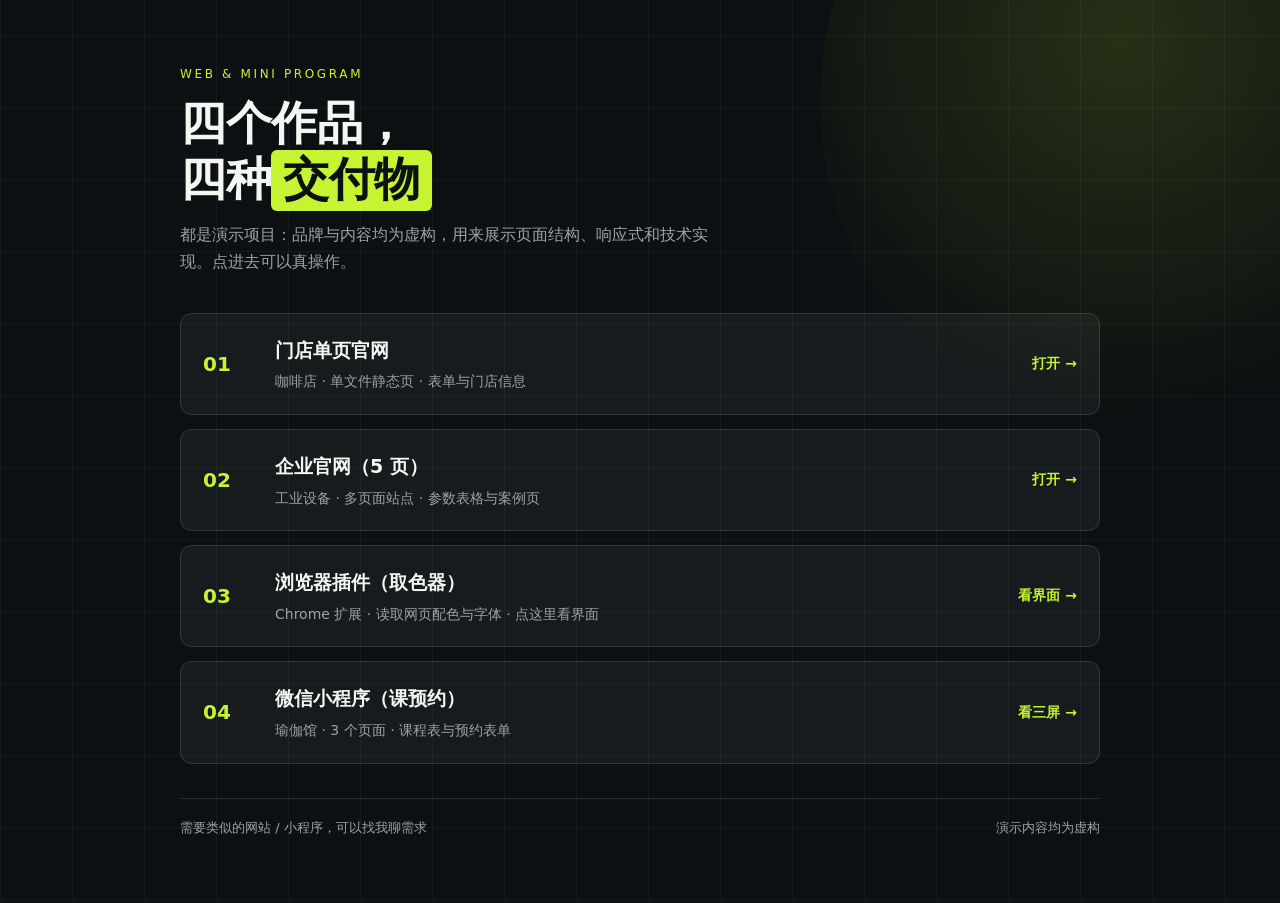
==== index.html @ ff6497b2 "chore: 预览图改英文名" ====
<!doctype html>
<html lang="zh-CN">
<head>
<meta charset="utf-8">
<meta name="viewport" content="width=device-width, initial-scale=1">
<title>魏 · 网站与小程序作品集</title>
<meta name="description" content="四个演示作品：门店单页、企业官网、浏览器插件、微信小程序。">
<style>
:root{
  --bg:#0D1012; --panel:#171B1E; --ink:#F4F7F1; --dim:#9AA3A8; --line:rgba(255,255,255,.12);
  --neon:#C6F432; --font:"Microsoft YaHei","PingFang SC",system-ui,sans-serif;
}
*{margin:0;padding:0;box-sizing:border-box}
html,body{overflow-x:clip}
body{background:var(--bg);color:var(--ink);font-family:var(--font);line-height:1.7;-webkit-font-smoothing:antialiased}
a{color:inherit}
.wrap{max-width:1000px;margin:0 auto;padding:clamp(28px,5vw,64px) clamp(18px,5vw,40px)}
.grid-bg{position:fixed;inset:0;pointer-events:none;
  background-image:repeating-linear-gradient(0deg,rgba(255,255,255,.04) 0 1px,transparent 1px 72px),
                   repeating-linear-gradient(90deg,rgba(255,255,255,.04) 0 1px,transparent 1px 72px)}
.glow{position:fixed;right:-260px;top:-260px;width:720px;height:720px;border-radius:50%;pointer-events:none;
  background:radial-gradient(circle at 42% 42%,rgba(198,244,50,.14),transparent 64%)}
.eyebrow{font-size:12px;letter-spacing:.22em;color:var(--neon);text-transform:uppercase}
h1{font-size:clamp(28px,5vw,46px);line-height:1.2;font-weight:900;letter-spacing:-.01em;margin:12px 0 14px;overflow-wrap:anywhere}
h1 .hl{background:var(--neon);color:#0D1012;padding:2px 12px 5px;border-radius:6px}
.lede{color:var(--dim);font-size:16px;max-width:52ch}
.list{display:grid;gap:14px;margin:38px 0 10px}
.item{display:grid;grid-template-columns:56px minmax(0,1fr) auto;gap:16px;align-items:center;
  background:var(--panel);border:1px solid var(--line);border-radius:12px;padding:20px 22px;text-decoration:none;transition:.18s}
.item:hover{border-color:var(--neon);transform:translateY(-2px)}
.item .n{font-size:20px;font-weight:900;color:var(--neon)}
.item h2{font-size:19px;font-weight:800;margin-bottom:4px}
.item p{font-size:14px;color:var(--dim)}
.item .go{font-size:14px;font-weight:700;color:var(--neon);white-space:nowrap}
.foot{margin-top:34px;padding-top:18px;border-top:1px solid var(--line);color:var(--dim);font-size:13px;
  display:flex;justify-content:space-between;gap:12px;flex-wrap:wrap}
@media (max-width:640px){
  .item{grid-template-columns:minmax(0,1fr);gap:8px}
  .item .n{font-size:14px;letter-spacing:.16em}
  .item .go{justify-self:start}
}
</style>
</head>
<body>
<div class="grid-bg"></div><div class="glow"></div>
<div class="wrap">
  <p class="eyebrow">Web &amp; Mini Program</p>
  <h1>四个作品，<br>四种<span class="hl">交付物</span></h1>
  <p class="lede">都是演示项目：品牌与内容均为虚构，用来展示页面结构、响应式和技术实现。点进去可以真操作。</p>

  <div class="list">
    <a class="item" href="01-cafe/">
      <div class="n">01</div>
      <div><h2>门店单页官网</h2><p>咖啡店 · 单文件静态页 · 表单与门店信息</p></div>
      <div class="go">打开 →</div>
    </a>
    <a class="item" href="02-corp/">
      <div class="n">02</div>
      <div><h2>企业官网（5 页）</h2><p>工业设备 · 多页面站点 · 参数表格与案例页</p></div>
      <div class="go">打开 →</div>
    </a>
    <a class="item" href="03-plugin/preview.png">
      <div class="n">03</div>
      <div><h2>浏览器插件（取色器）</h2><p>Chrome 扩展 · 读取网页配色与字体 · 点这里看界面</p></div>
      <div class="go">看界面 →</div>
    </a>
    <a class="item" href="04-miniprogram/preview.png">
      <div class="n">04</div>
      <div><h2>微信小程序（课预约）</h2><p>瑜伽馆 · 3 个页面 · 课程表与预约表单</p></div>
      <div class="go">看三屏 →</div>
    </a>
  </div>

  <div class="foot">
    <span>需要类似的网站 / 小程序，可以找我聊需求</span>
    <span>演示内容均为虚构</span>
  </div>
</div>
</body>
</html>
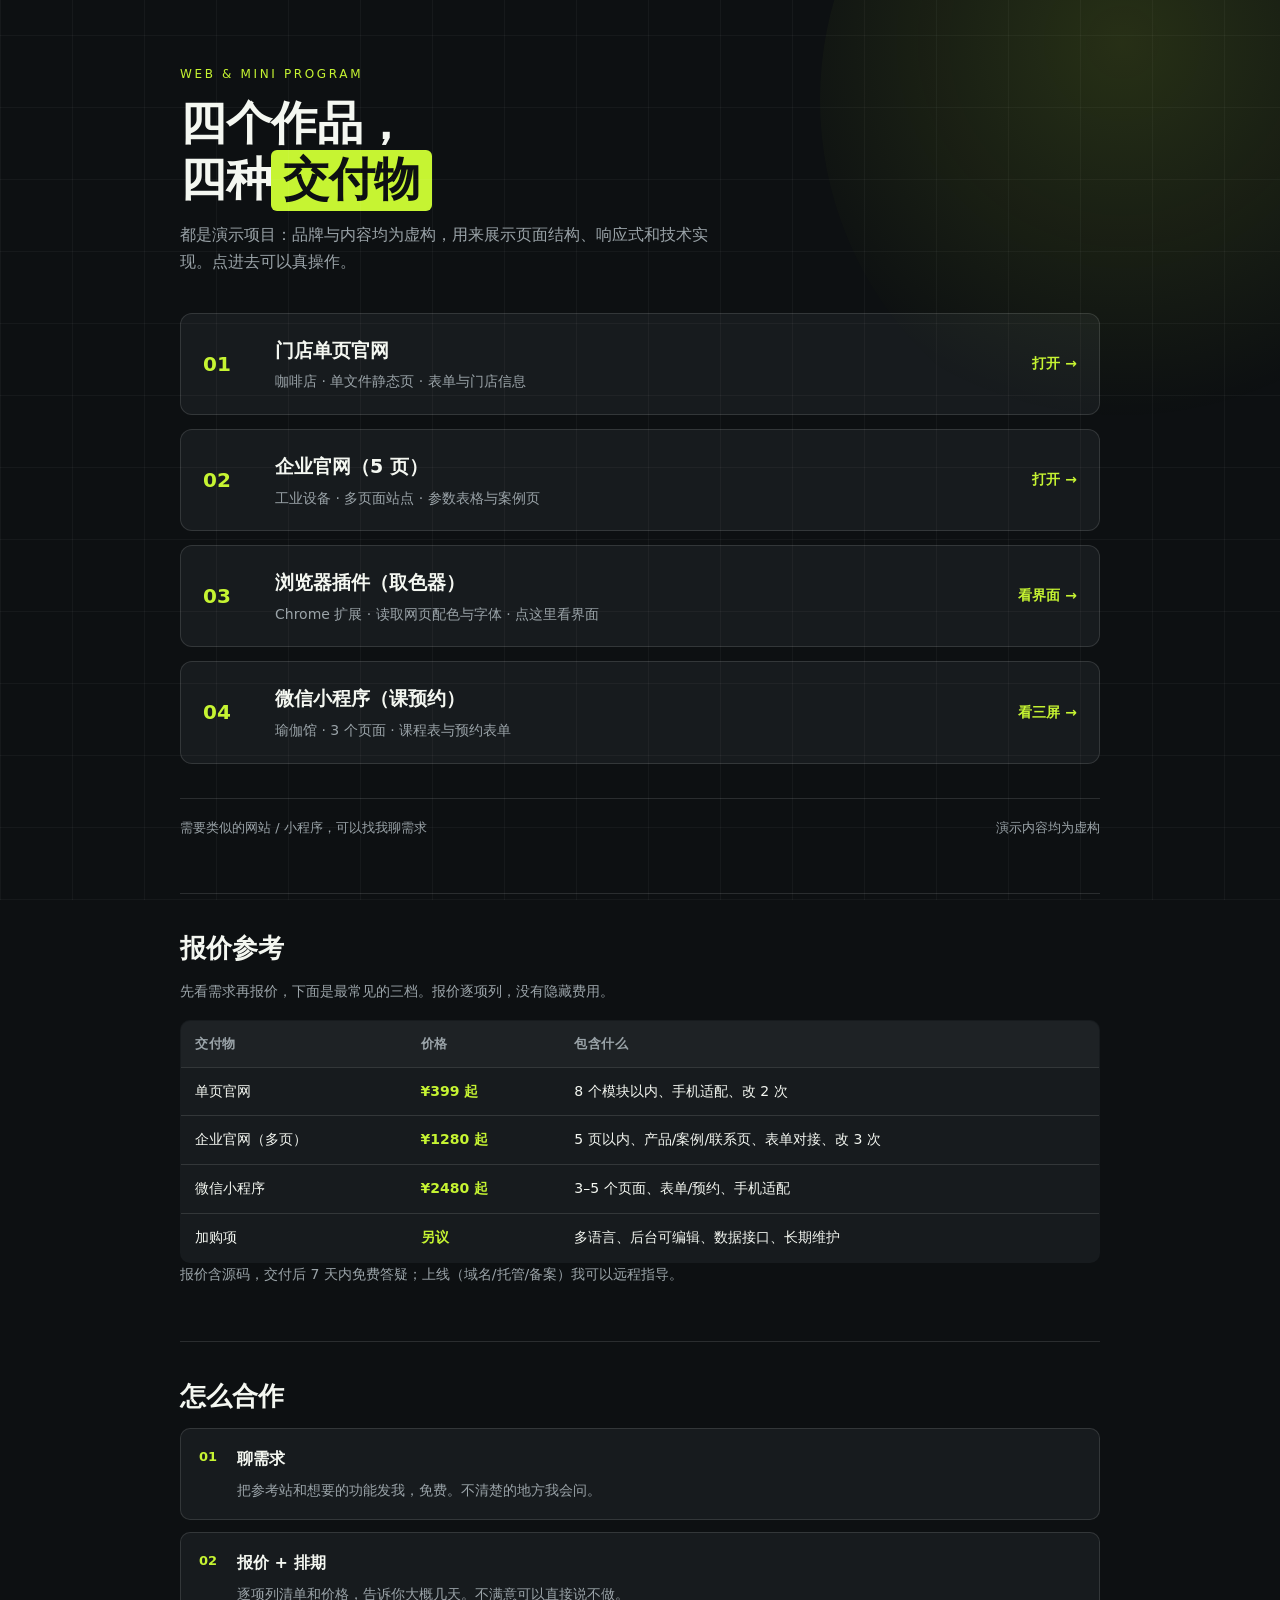
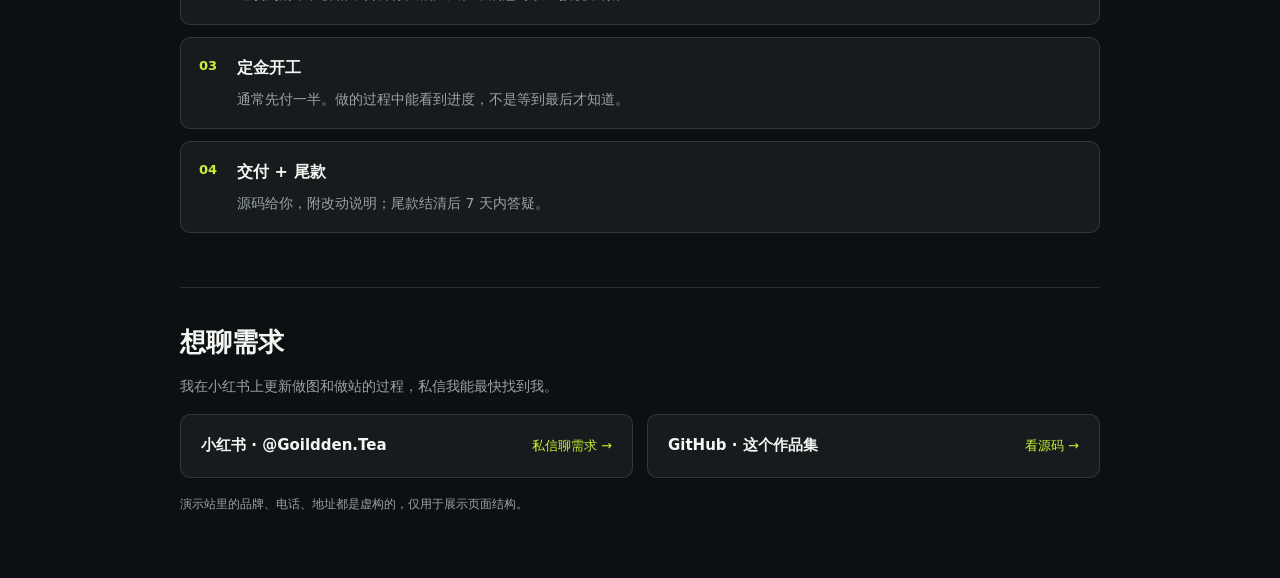
==== commit 79088eea: "浣滃搧闆嗭細4 涓紨绀洪」鐩紙闂ㄥ簵鍗曢〉 / 浼佷笟瀹樼綉 / 娴忚鍣ㄦ彃浠?/ 寰俊灏忕▼搴忥級" ====
--- a/index.html
+++ b/index.html
@@ -34,10 +34,33 @@
 .item .go{font-size:14px;font-weight:700;color:var(--neon);white-space:nowrap}
 .foot{margin-top:34px;padding-top:18px;border-top:1px solid var(--line);color:var(--dim);font-size:13px;
   display:flex;justify-content:space-between;gap:12px;flex-wrap:wrap}
+.block{margin-top:54px;padding-top:32px;border-top:1px solid var(--line)}
+.h2{font-size:clamp(20px,3vw,26px);font-weight:800;margin-bottom:10px}
+.note{color:var(--dim);font-size:14px;margin-bottom:16px}
+.note.small{font-size:12px;margin:16px 0 0}
+.price{width:100%;border-collapse:collapse;font-size:14px;background:var(--panel);border:1px solid var(--line);border-radius:10px;overflow:hidden}
+.price th,.price td{padding:12px 14px;text-align:left;border-bottom:1px solid var(--line)}
+.price th{color:var(--dim);font-weight:700;font-size:13px;letter-spacing:.04em;background:rgba(255,255,255,.03)}
+.price tr:last-child td{border-bottom:0}
+.price .p{color:var(--neon);font-weight:800;white-space:nowrap}
+.steps{list-style:none;counter-reset:s;display:grid;gap:12px}
+.steps li{counter-increment:s;background:var(--panel);border:1px solid var(--line);border-radius:10px;
+  padding:16px 18px 16px 56px;position:relative}
+.steps li::before{content:"0" counter(s);position:absolute;left:18px;top:17px;color:var(--neon);font-weight:800;font-size:13px}
+.steps b{display:block;font-size:16px;margin-bottom:4px}
+.steps span{color:var(--dim);font-size:14px;line-height:1.6}
+.links{display:grid;grid-template-columns:repeat(2,minmax(0,1fr));gap:14px}
+.lk{display:flex;justify-content:space-between;align-items:center;gap:12px;background:var(--panel);
+  border:1px solid var(--line);border-radius:10px;padding:18px 20px;text-decoration:none;transition:.18s}
+.lk:hover{border-color:var(--neon);transform:translateY(-2px)}
+.lk b{font-size:15px}
+.lk span{color:var(--neon);font-size:13px;white-space:nowrap}
 @media (max-width:640px){
   .item{grid-template-columns:minmax(0,1fr);gap:8px}
   .item .n{font-size:14px;letter-spacing:.16em}
   .item .go{justify-self:start}
+  .links{grid-template-columns:minmax(0,1fr)}
+  .price th:nth-child(3),.price td:nth-child(3){display:none}
 }
 </style>
 </head>
@@ -75,6 +98,43 @@
     <span>需要类似的网站 / 小程序，可以找我聊需求</span>
     <span>演示内容均为虚构</span>
   </div>
+
+  <section class="block">
+    <h2 class="h2">报价参考</h2>
+    <p class="note">先看需求再报价，下面是最常见的三档。报价逐项列，没有隐藏费用。</p>
+    <table class="price">
+      <thead><tr><th>交付物</th><th>价格</th><th>包含什么</th></tr></thead>
+      <tbody>
+        <tr><td>单页官网</td><td class="p">¥399 起</td><td>8 个模块以内、手机适配、改 2 次</td></tr>
+        <tr><td>企业官网（多页）</td><td class="p">¥1280 起</td><td>5 页以内、产品/案例/联系页、表单对接、改 3 次</td></tr>
+        <tr><td>微信小程序</td><td class="p">¥2480 起</td><td>3–5 个页面、表单/预约、手机适配</td></tr>
+        <tr><td>加购项</td><td class="p">另议</td><td>多语言、后台可编辑、数据接口、长期维护</td></tr>
+      </tbody>
+    </table>
+    <p class="note">报价含源码，交付后 7 天内免费答疑；上线（域名/托管/备案）我可以远程指导。</p>
+  </section>
+
+  <section class="block">
+    <h2 class="h2">怎么合作</h2>
+    <ol class="steps">
+      <li><b>聊需求</b><span>把参考站和想要的功能发我，免费。不清楚的地方我会问。</span></li>
+      <li><b>报价 + 排期</b><span>逐项列清单和价格，告诉你大概几天。不满意可以直接说不做。</span></li>
+      <li><b>定金开工</b><span>通常先付一半。做的过程中能看到进度，不是等到最后才知道。</span></li>
+      <li><b>交付 + 尾款</b><span>源码给你，附改动说明；尾款结清后 7 天内答疑。</span></li>
+    </ol>
+  </section>
+
+  <section class="block contact">
+    <h2 class="h2">想聊需求</h2>
+    <p class="note">我在小红书上更新做图和做站的过程，私信我能最快找到我。</p>
+    <div class="links">
+      <a class="lk" href="https://www.xiaohongshu.com/user/profile/6476e8b30000000010036e85" target="_blank" rel="noopener">
+        <b>小红书 · @Goildden.Tea</b><span>私信聊需求 →</span></a>
+      <a class="lk" href="https://github.com/LiCode-2042/web-portfolio" target="_blank" rel="noopener">
+        <b>GitHub · 这个作品集</b><span>看源码 →</span></a>
+    </div>
+    <p class="note small">演示站里的品牌、电话、地址都是虚构的，仅用于展示页面结构。</p>
+  </section>
 </div>
 </body>
 </html>
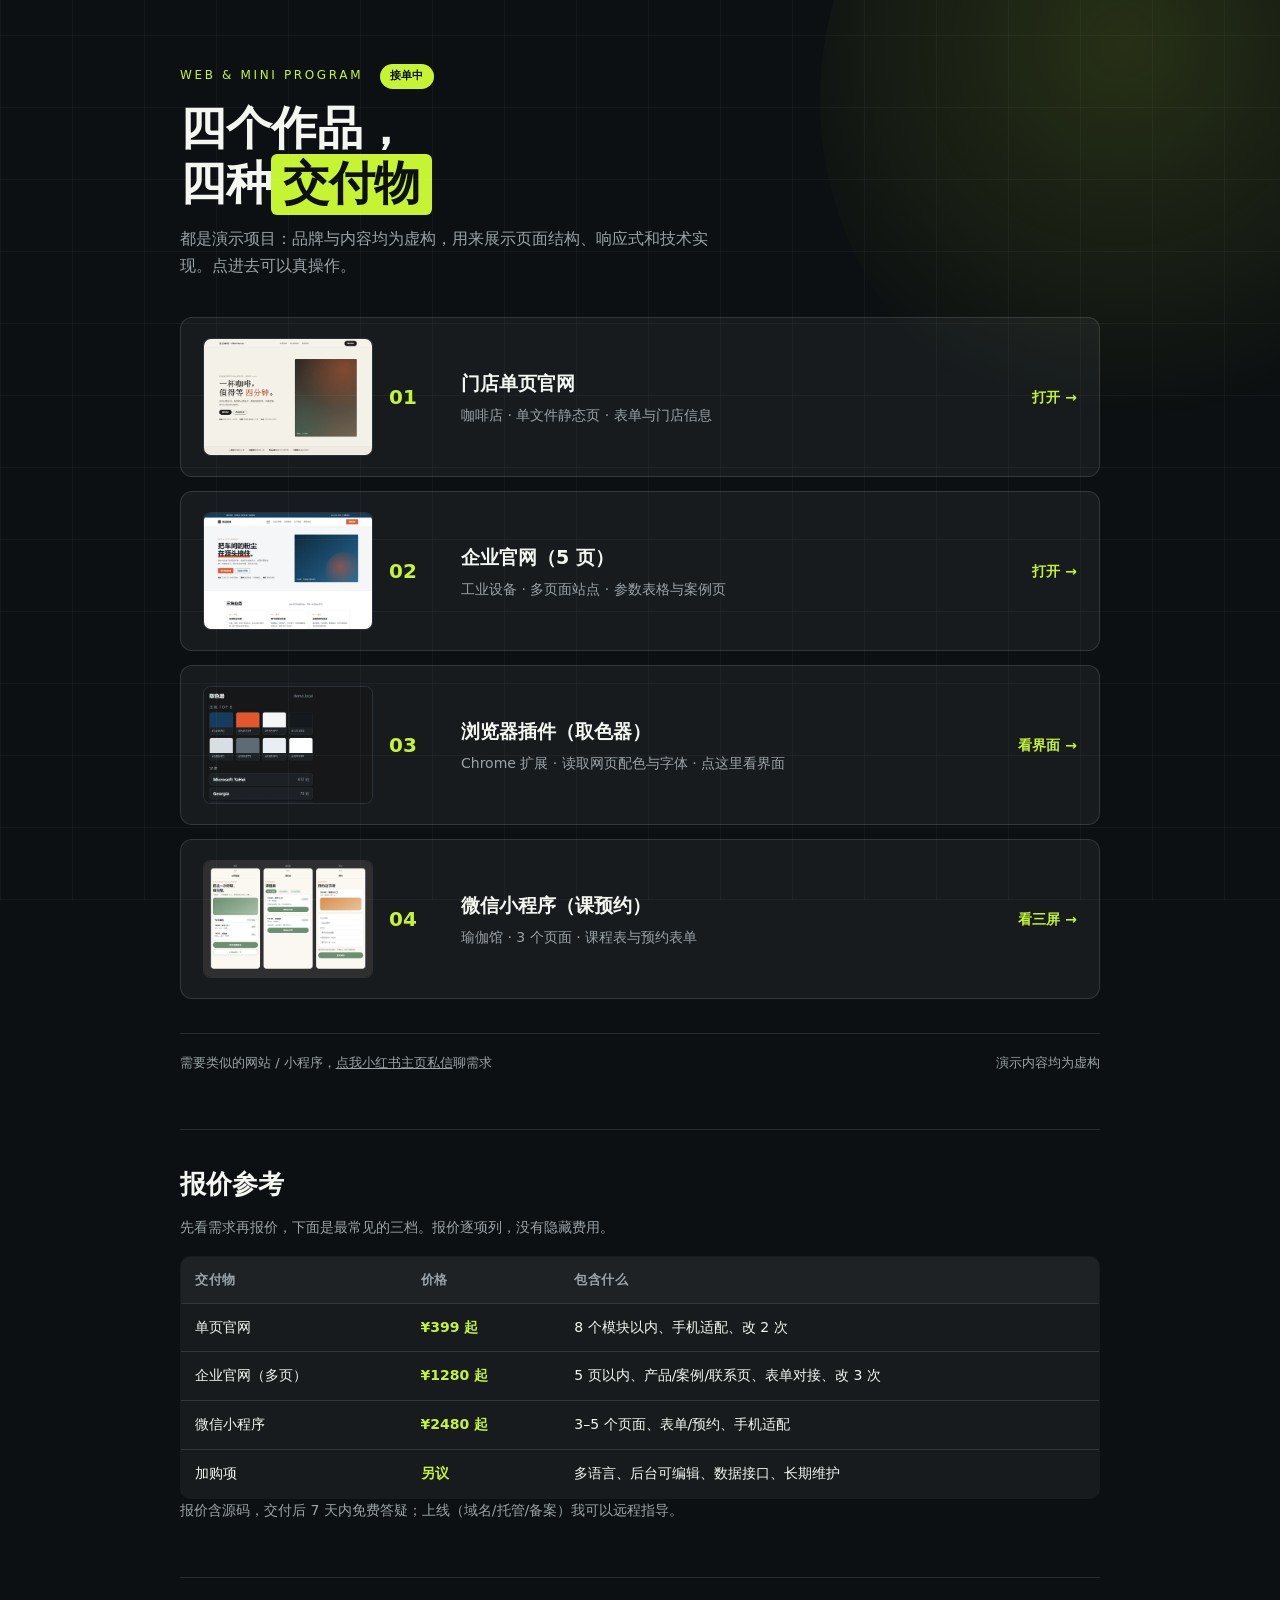
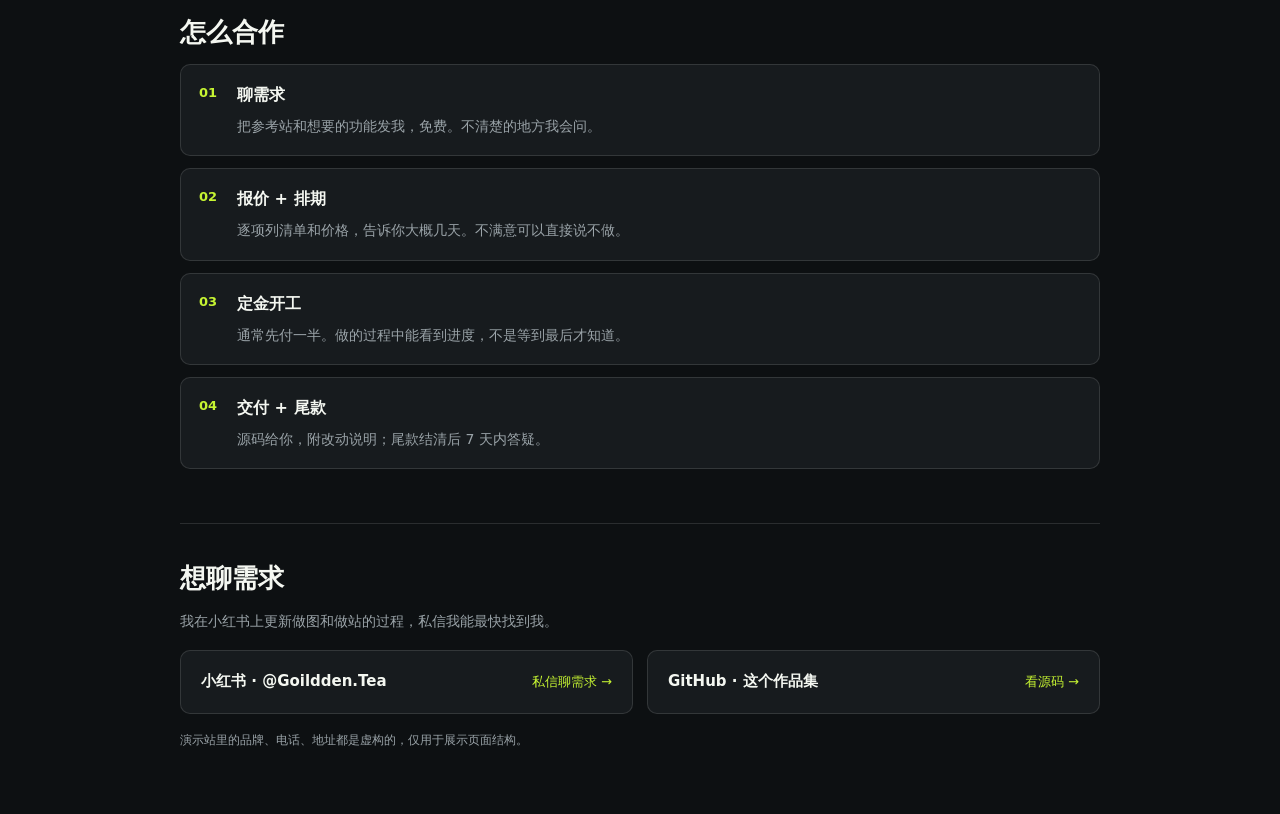
==== commit 8debbf0f: "首页：四个作品加缩略图 + 接单中标识 + 私信入口；预览页补 viewport" ====
--- a/index.html
+++ b/index.html
@@ -1,140 +1,149 @@
-<!doctype html>
-<html lang="zh-CN">
-<head>
-<meta charset="utf-8">
-<meta name="viewport" content="width=device-width, initial-scale=1">
-<title>魏 · 网站与小程序作品集</title>
-<meta name="description" content="四个演示作品：门店单页、企业官网、浏览器插件、微信小程序。">
-<style>
-:root{
-  --bg:#0D1012; --panel:#171B1E; --ink:#F4F7F1; --dim:#9AA3A8; --line:rgba(255,255,255,.12);
-  --neon:#C6F432; --font:"Microsoft YaHei","PingFang SC",system-ui,sans-serif;
-}
-*{margin:0;padding:0;box-sizing:border-box}
-html,body{overflow-x:clip}
-body{background:var(--bg);color:var(--ink);font-family:var(--font);line-height:1.7;-webkit-font-smoothing:antialiased}
-a{color:inherit}
-.wrap{max-width:1000px;margin:0 auto;padding:clamp(28px,5vw,64px) clamp(18px,5vw,40px)}
-.grid-bg{position:fixed;inset:0;pointer-events:none;
-  background-image:repeating-linear-gradient(0deg,rgba(255,255,255,.04) 0 1px,transparent 1px 72px),
-                   repeating-linear-gradient(90deg,rgba(255,255,255,.04) 0 1px,transparent 1px 72px)}
-.glow{position:fixed;right:-260px;top:-260px;width:720px;height:720px;border-radius:50%;pointer-events:none;
-  background:radial-gradient(circle at 42% 42%,rgba(198,244,50,.14),transparent 64%)}
+<!doctype html>
+<html lang="zh-CN">
+<head>
+<meta charset="utf-8">
+<meta name="viewport" content="width=device-width, initial-scale=1">
+<title>魏 · 网站与小程序作品集</title>
+<meta name="description" content="四个演示作品：门店单页、企业官网、浏览器插件、微信小程序。">
+<style>
+:root{
+  --bg:#0D1012; --panel:#171B1E; --ink:#F4F7F1; --dim:#9AA3A8; --line:rgba(255,255,255,.12);
+  --neon:#C6F432; --font:"Microsoft YaHei","PingFang SC",system-ui,sans-serif;
+}
+*{margin:0;padding:0;box-sizing:border-box}
+html,body{overflow-x:clip}
+body{background:var(--bg);color:var(--ink);font-family:var(--font);line-height:1.7;-webkit-font-smoothing:antialiased}
+a{color:inherit}
+.wrap{max-width:1000px;margin:0 auto;padding:clamp(28px,5vw,64px) clamp(18px,5vw,40px)}
+.grid-bg{position:fixed;inset:0;pointer-events:none;
+  background-image:repeating-linear-gradient(0deg,rgba(255,255,255,.04) 0 1px,transparent 1px 72px),
+                   repeating-linear-gradient(90deg,rgba(255,255,255,.04) 0 1px,transparent 1px 72px)}
+.glow{position:fixed;right:-260px;top:-260px;width:720px;height:720px;border-radius:50%;pointer-events:none;
+  background:radial-gradient(circle at 42% 42%,rgba(198,244,50,.14),transparent 64%)}
 .eyebrow{font-size:12px;letter-spacing:.22em;color:var(--neon);text-transform:uppercase}
-h1{font-size:clamp(28px,5vw,46px);line-height:1.2;font-weight:900;letter-spacing:-.01em;margin:12px 0 14px;overflow-wrap:anywhere}
-h1 .hl{background:var(--neon);color:#0D1012;padding:2px 12px 5px;border-radius:6px}
-.lede{color:var(--dim);font-size:16px;max-width:52ch}
-.list{display:grid;gap:14px;margin:38px 0 10px}
-.item{display:grid;grid-template-columns:56px minmax(0,1fr) auto;gap:16px;align-items:center;
+.badge{display:inline-block;margin-left:10px;padding:3px 10px;border-radius:999px;
+  background:var(--neon);color:#0b0f16;font-size:11px;font-weight:700;letter-spacing:.04em}
+h1{font-size:clamp(28px,5vw,46px);line-height:1.2;font-weight:900;letter-spacing:-.01em;margin:12px 0 14px;overflow-wrap:anywhere}
+h1 .hl{background:var(--neon);color:#0D1012;padding:2px 12px 5px;border-radius:6px}
+.lede{color:var(--dim);font-size:16px;max-width:52ch}
+.list{display:grid;gap:14px;margin:38px 0 10px}
+.item{display:grid;grid-template-columns:170px 56px minmax(0,1fr) auto;gap:16px;align-items:center;
   background:var(--panel);border:1px solid var(--line);border-radius:12px;padding:20px 22px;text-decoration:none;transition:.18s}
-.item:hover{border-color:var(--neon);transform:translateY(-2px)}
-.item .n{font-size:20px;font-weight:900;color:var(--neon)}
-.item h2{font-size:19px;font-weight:800;margin-bottom:4px}
-.item p{font-size:14px;color:var(--dim)}
-.item .go{font-size:14px;font-weight:700;color:var(--neon);white-space:nowrap}
-.foot{margin-top:34px;padding-top:18px;border-top:1px solid var(--line);color:var(--dim);font-size:13px;
-  display:flex;justify-content:space-between;gap:12px;flex-wrap:wrap}
-.block{margin-top:54px;padding-top:32px;border-top:1px solid var(--line)}
-.h2{font-size:clamp(20px,3vw,26px);font-weight:800;margin-bottom:10px}
-.note{color:var(--dim);font-size:14px;margin-bottom:16px}
-.note.small{font-size:12px;margin:16px 0 0}
-.price{width:100%;border-collapse:collapse;font-size:14px;background:var(--panel);border:1px solid var(--line);border-radius:10px;overflow:hidden}
-.price th,.price td{padding:12px 14px;text-align:left;border-bottom:1px solid var(--line)}
-.price th{color:var(--dim);font-weight:700;font-size:13px;letter-spacing:.04em;background:rgba(255,255,255,.03)}
-.price tr:last-child td{border-bottom:0}
-.price .p{color:var(--neon);font-weight:800;white-space:nowrap}
-.steps{list-style:none;counter-reset:s;display:grid;gap:12px}
-.steps li{counter-increment:s;background:var(--panel);border:1px solid var(--line);border-radius:10px;
-  padding:16px 18px 16px 56px;position:relative}
-.steps li::before{content:"0" counter(s);position:absolute;left:18px;top:17px;color:var(--neon);font-weight:800;font-size:13px}
-.steps b{display:block;font-size:16px;margin-bottom:4px}
-.steps span{color:var(--dim);font-size:14px;line-height:1.6}
-.links{display:grid;grid-template-columns:repeat(2,minmax(0,1fr));gap:14px}
-.lk{display:flex;justify-content:space-between;align-items:center;gap:12px;background:var(--panel);
-  border:1px solid var(--line);border-radius:10px;padding:18px 20px;text-decoration:none;transition:.18s}
-.lk:hover{border-color:var(--neon);transform:translateY(-2px)}
-.lk b{font-size:15px}
-.lk span{color:var(--neon);font-size:13px;white-space:nowrap}
-@media (max-width:640px){
+.item .thumb{width:170px;height:118px;border-radius:8px;overflow:hidden;background:#0e1420;border:1px solid var(--line)}
+.item .thumb img{width:100%;height:100%;object-fit:cover;object-position:top center;display:block}
+.item:hover{border-color:var(--neon);transform:translateY(-2px)}
+.item .n{font-size:20px;font-weight:900;color:var(--neon)}
+.item h2{font-size:19px;font-weight:800;margin-bottom:4px}
+.item p{font-size:14px;color:var(--dim)}
+.item .go{font-size:14px;font-weight:700;color:var(--neon);white-space:nowrap}
+.foot{margin-top:34px;padding-top:18px;border-top:1px solid var(--line);color:var(--dim);font-size:13px;
+  display:flex;justify-content:space-between;gap:12px;flex-wrap:wrap}
+.block{margin-top:54px;padding-top:32px;border-top:1px solid var(--line)}
+.h2{font-size:clamp(20px,3vw,26px);font-weight:800;margin-bottom:10px}
+.note{color:var(--dim);font-size:14px;margin-bottom:16px}
+.note.small{font-size:12px;margin:16px 0 0}
+.price{width:100%;border-collapse:collapse;font-size:14px;background:var(--panel);border:1px solid var(--line);border-radius:10px;overflow:hidden}
+.price th,.price td{padding:12px 14px;text-align:left;border-bottom:1px solid var(--line)}
+.price th{color:var(--dim);font-weight:700;font-size:13px;letter-spacing:.04em;background:rgba(255,255,255,.03)}
+.price tr:last-child td{border-bottom:0}
+.price .p{color:var(--neon);font-weight:800;white-space:nowrap}
+.steps{list-style:none;counter-reset:s;display:grid;gap:12px}
+.steps li{counter-increment:s;background:var(--panel);border:1px solid var(--line);border-radius:10px;
+  padding:16px 18px 16px 56px;position:relative}
+.steps li::before{content:"0" counter(s);position:absolute;left:18px;top:17px;color:var(--neon);font-weight:800;font-size:13px}
+.steps b{display:block;font-size:16px;margin-bottom:4px}
+.steps span{color:var(--dim);font-size:14px;line-height:1.6}
+.links{display:grid;grid-template-columns:repeat(2,minmax(0,1fr));gap:14px}
+.lk{display:flex;justify-content:space-between;align-items:center;gap:12px;background:var(--panel);
+  border:1px solid var(--line);border-radius:10px;padding:18px 20px;text-decoration:none;transition:.18s}
+.lk:hover{border-color:var(--neon);transform:translateY(-2px)}
+.lk b{font-size:15px}
+.lk span{color:var(--neon);font-size:13px;white-space:nowrap}
+@media (max-width:640px){
   .item{grid-template-columns:minmax(0,1fr);gap:8px}
-  .item .n{font-size:14px;letter-spacing:.16em}
-  .item .go{justify-self:start}
-  .links{grid-template-columns:minmax(0,1fr)}
-  .price th:nth-child(3),.price td:nth-child(3){display:none}
-}
-</style>
-</head>
-<body>
-<div class="grid-bg"></div><div class="glow"></div>
-<div class="wrap">
-  <p class="eyebrow">Web &amp; Mini Program</p>
-  <h1>四个作品，<br>四种<span class="hl">交付物</span></h1>
-  <p class="lede">都是演示项目：品牌与内容均为虚构，用来展示页面结构、响应式和技术实现。点进去可以真操作。</p>
-
-  <div class="list">
+  .item .thumb{width:100%;height:170px}
+  .item .n{font-size:14px;letter-spacing:.16em}
+  .item .go{justify-self:start}
+  .links{grid-template-columns:minmax(0,1fr)}
+  .price th:nth-child(3),.price td:nth-child(3){display:none}
+}
+</style>
+</head>
+<body>
+<div class="grid-bg"></div><div class="glow"></div>
+<div class="wrap">
+  <p class="eyebrow">Web &amp; Mini Program <span class="badge">接单中</span></p>
+  <h1>四个作品，<br>四种<span class="hl">交付物</span></h1>
+  <p class="lede">都是演示项目：品牌与内容均为虚构，用来展示页面结构、响应式和技术实现。点进去可以真操作。</p>
+
+  <div class="list">
     <a class="item" href="01-cafe/">
+      <div class="thumb"><img src="assets/thumbs/01-cafe.webp" alt="门店单页官网预览" loading="lazy"></div>
       <div class="n">01</div>
-      <div><h2>门店单页官网</h2><p>咖啡店 · 单文件静态页 · 表单与门店信息</p></div>
-      <div class="go">打开 →</div>
-    </a>
+      <div><h2>门店单页官网</h2><p>咖啡店 · 单文件静态页 · 表单与门店信息</p></div>
+      <div class="go">打开 →</div>
+    </a>
     <a class="item" href="02-corp/">
+      <div class="thumb"><img src="assets/thumbs/02-corp.webp" alt="企业官网预览" loading="lazy"></div>
       <div class="n">02</div>
-      <div><h2>企业官网（5 页）</h2><p>工业设备 · 多页面站点 · 参数表格与案例页</p></div>
-      <div class="go">打开 →</div>
-    </a>
+      <div><h2>企业官网（5 页）</h2><p>工业设备 · 多页面站点 · 参数表格与案例页</p></div>
+      <div class="go">打开 →</div>
+    </a>
     <a class="item" href="03-plugin/preview.png">
+      <div class="thumb"><img src="assets/thumbs/03-plugin.webp" alt="浏览器插件界面" loading="lazy"></div>
       <div class="n">03</div>
-      <div><h2>浏览器插件（取色器）</h2><p>Chrome 扩展 · 读取网页配色与字体 · 点这里看界面</p></div>
-      <div class="go">看界面 →</div>
-    </a>
+      <div><h2>浏览器插件（取色器）</h2><p>Chrome 扩展 · 读取网页配色与字体 · 点这里看界面</p></div>
+      <div class="go">看界面 →</div>
+    </a>
     <a class="item" href="04-miniprogram/preview.png">
+      <div class="thumb"><img src="assets/thumbs/04-miniprogram.webp" alt="微信小程序三屏" loading="lazy"></div>
       <div class="n">04</div>
-      <div><h2>微信小程序（课预约）</h2><p>瑜伽馆 · 3 个页面 · 课程表与预约表单</p></div>
-      <div class="go">看三屏 →</div>
-    </a>
-  </div>
-
+      <div><h2>微信小程序（课预约）</h2><p>瑜伽馆 · 3 个页面 · 课程表与预约表单</p></div>
+      <div class="go">看三屏 →</div>
+    </a>
+  </div>
+
   <div class="foot">
-    <span>需要类似的网站 / 小程序，可以找我聊需求</span>
+    <span>需要类似的网站 / 小程序，<a href="https://www.xiaohongshu.com/user/profile/6476e8b30000000010036e85" target="_blank" rel="noopener">点我小红书主页私信</a>聊需求</span>
     <span>演示内容均为虚构</span>
   </div>
-
-  <section class="block">
-    <h2 class="h2">报价参考</h2>
-    <p class="note">先看需求再报价，下面是最常见的三档。报价逐项列，没有隐藏费用。</p>
-    <table class="price">
-      <thead><tr><th>交付物</th><th>价格</th><th>包含什么</th></tr></thead>
-      <tbody>
-        <tr><td>单页官网</td><td class="p">¥399 起</td><td>8 个模块以内、手机适配、改 2 次</td></tr>
-        <tr><td>企业官网（多页）</td><td class="p">¥1280 起</td><td>5 页以内、产品/案例/联系页、表单对接、改 3 次</td></tr>
-        <tr><td>微信小程序</td><td class="p">¥2480 起</td><td>3–5 个页面、表单/预约、手机适配</td></tr>
-        <tr><td>加购项</td><td class="p">另议</td><td>多语言、后台可编辑、数据接口、长期维护</td></tr>
-      </tbody>
-    </table>
-    <p class="note">报价含源码，交付后 7 天内免费答疑；上线（域名/托管/备案）我可以远程指导。</p>
-  </section>
-
-  <section class="block">
-    <h2 class="h2">怎么合作</h2>
-    <ol class="steps">
-      <li><b>聊需求</b><span>把参考站和想要的功能发我，免费。不清楚的地方我会问。</span></li>
-      <li><b>报价 + 排期</b><span>逐项列清单和价格，告诉你大概几天。不满意可以直接说不做。</span></li>
-      <li><b>定金开工</b><span>通常先付一半。做的过程中能看到进度，不是等到最后才知道。</span></li>
-      <li><b>交付 + 尾款</b><span>源码给你，附改动说明；尾款结清后 7 天内答疑。</span></li>
-    </ol>
-  </section>
-
-  <section class="block contact">
-    <h2 class="h2">想聊需求</h2>
-    <p class="note">我在小红书上更新做图和做站的过程，私信我能最快找到我。</p>
-    <div class="links">
-      <a class="lk" href="https://www.xiaohongshu.com/user/profile/6476e8b30000000010036e85" target="_blank" rel="noopener">
-        <b>小红书 · @Goildden.Tea</b><span>私信聊需求 →</span></a>
-      <a class="lk" href="https://github.com/LiCode-2042/web-portfolio" target="_blank" rel="noopener">
-        <b>GitHub · 这个作品集</b><span>看源码 →</span></a>
-    </div>
-    <p class="note small">演示站里的品牌、电话、地址都是虚构的，仅用于展示页面结构。</p>
-  </section>
-</div>
-</body>
-</html>
+
+  <section class="block">
+    <h2 class="h2">报价参考</h2>
+    <p class="note">先看需求再报价，下面是最常见的三档。报价逐项列，没有隐藏费用。</p>
+    <table class="price">
+      <thead><tr><th>交付物</th><th>价格</th><th>包含什么</th></tr></thead>
+      <tbody>
+        <tr><td>单页官网</td><td class="p">¥399 起</td><td>8 个模块以内、手机适配、改 2 次</td></tr>
+        <tr><td>企业官网（多页）</td><td class="p">¥1280 起</td><td>5 页以内、产品/案例/联系页、表单对接、改 3 次</td></tr>
+        <tr><td>微信小程序</td><td class="p">¥2480 起</td><td>3–5 个页面、表单/预约、手机适配</td></tr>
+        <tr><td>加购项</td><td class="p">另议</td><td>多语言、后台可编辑、数据接口、长期维护</td></tr>
+      </tbody>
+    </table>
+    <p class="note">报价含源码，交付后 7 天内免费答疑；上线（域名/托管/备案）我可以远程指导。</p>
+  </section>
+
+  <section class="block">
+    <h2 class="h2">怎么合作</h2>
+    <ol class="steps">
+      <li><b>聊需求</b><span>把参考站和想要的功能发我，免费。不清楚的地方我会问。</span></li>
+      <li><b>报价 + 排期</b><span>逐项列清单和价格，告诉你大概几天。不满意可以直接说不做。</span></li>
+      <li><b>定金开工</b><span>通常先付一半。做的过程中能看到进度，不是等到最后才知道。</span></li>
+      <li><b>交付 + 尾款</b><span>源码给你，附改动说明；尾款结清后 7 天内答疑。</span></li>
+    </ol>
+  </section>
+
+  <section class="block contact">
+    <h2 class="h2">想聊需求</h2>
+    <p class="note">我在小红书上更新做图和做站的过程，私信我能最快找到我。</p>
+    <div class="links">
+      <a class="lk" href="https://www.xiaohongshu.com/user/profile/6476e8b30000000010036e85" target="_blank" rel="noopener">
+        <b>小红书 · @Goildden.Tea</b><span>私信聊需求 →</span></a>
+      <a class="lk" href="https://github.com/LiCode-2042/web-portfolio" target="_blank" rel="noopener">
+        <b>GitHub · 这个作品集</b><span>看源码 →</span></a>
+    </div>
+    <p class="note small">演示站里的品牌、电话、地址都是虚构的，仅用于展示页面结构。</p>
+  </section>
+</div>
+</body>
+</html>
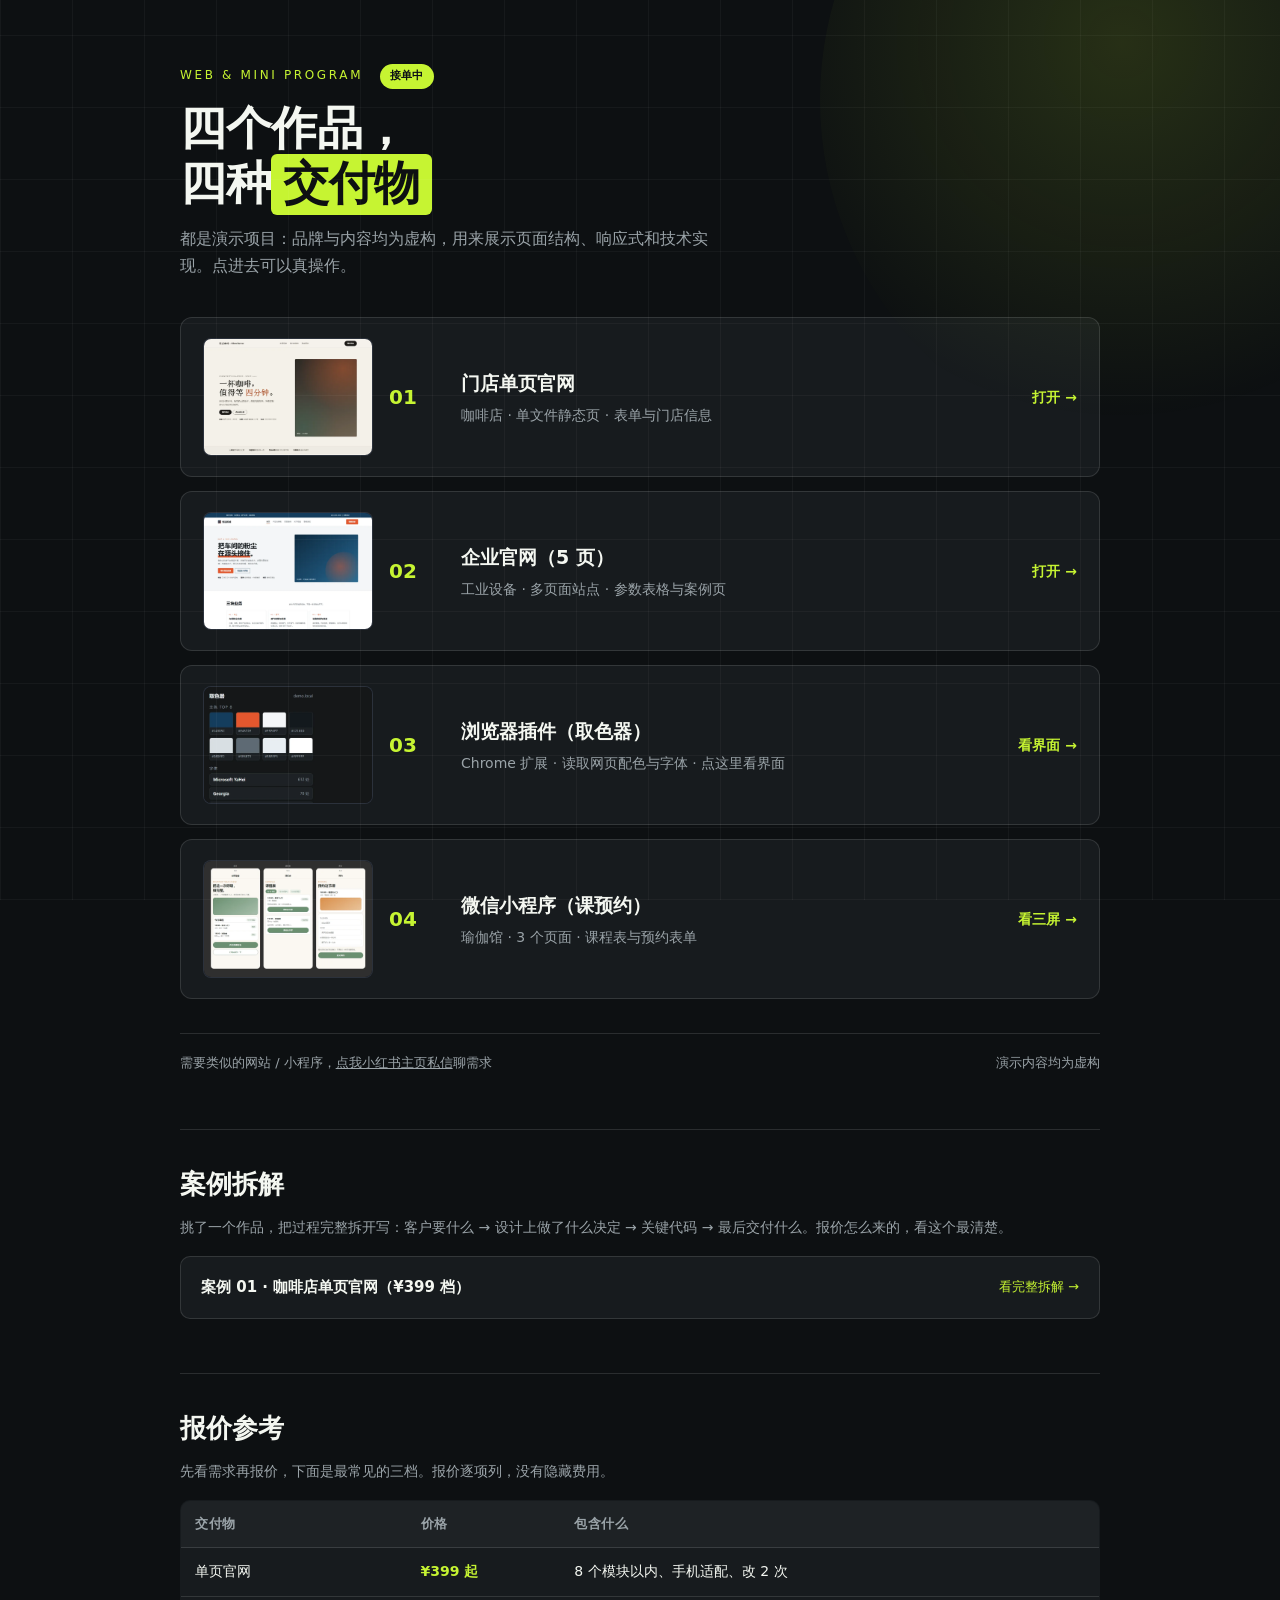
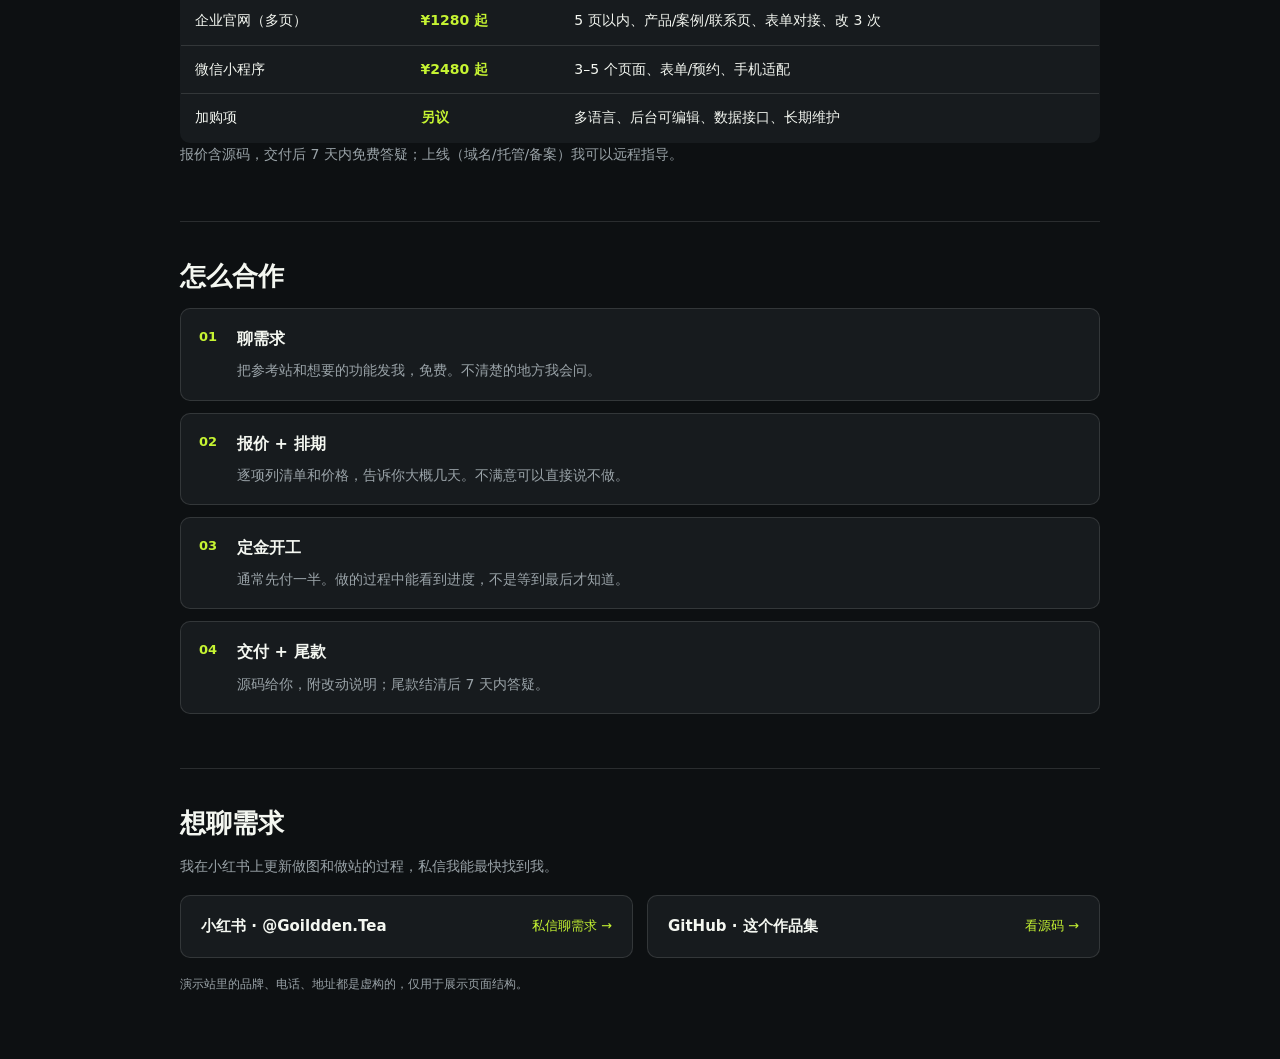
==== commit 5ebfd0a8: "新增「案例拆解」页：咖啡店单页官网（客户要什么 → 三个设计决定 → 关键代码 → 交付与报价），首页加入口" ====
--- a/index.html
+++ b/index.html
@@ -18,8 +18,13 @@
 .grid-bg{position:fixed;inset:0;pointer-events:none;
   background-image:repeating-linear-gradient(0deg,rgba(255,255,255,.04) 0 1px,transparent 1px 72px),
                    repeating-linear-gradient(90deg,rgba(255,255,255,.04) 0 1px,transparent 1px 72px)}
-.glow{position:fixed;right:-260px;top:-260px;width:720px;height:720px;border-radius:50%;pointer-events:none;
-  background:radial-gradient(circle at 42% 42%,rgba(198,244,50,.14),transparent 64%)}
+.glow{position:fixed;right:-260px;top:-260px;width:720px;height:720px;border-radius:50%;pointer-events:none;
+  background:radial-gradient(circle at 42% 42%,rgba(198,244,50,.14),transparent 64%)}
+/* 鼠标追视：跟着光标走的柔光。触屏和「减少动态效果」下自动关闭 */
+.cursor-glow{position:fixed;left:0;top:0;width:500px;height:500px;margin:-250px 0 0 -250px;border-radius:50%;
+  pointer-events:none;opacity:0;transition:opacity .5s ease;mix-blend-mode:screen;will-change:transform;
+  background:radial-gradient(circle at 50% 50%,rgba(198,244,50,.55),rgba(198,244,50,.16) 34%,transparent 60%)}
+.cursor-glow.on{opacity:1}
 .eyebrow{font-size:12px;letter-spacing:.22em;color:var(--neon);text-transform:uppercase}
 .badge{display:inline-block;margin-left:10px;padding:3px 10px;border-radius:999px;
   background:var(--neon);color:#0b0f16;font-size:11px;font-weight:700;letter-spacing:.04em}
@@ -70,7 +75,7 @@
 </style>
 </head>
 <body>
-<div class="grid-bg"></div><div class="glow"></div>
+<div class="grid-bg"></div><div class="glow"></div><div class="cursor-glow" id="cursorGlow"></div>
 <div class="wrap">
   <p class="eyebrow">Web &amp; Mini Program <span class="badge">接单中</span></p>
   <h1>四个作品，<br>四种<span class="hl">交付物</span></h1>
@@ -108,8 +113,17 @@
     <span>演示内容均为虚构</span>
   </div>
 
-  <section class="block">
-    <h2 class="h2">报价参考</h2>
+  <section class="block">
+    <h2 class="h2">案例拆解</h2>
+    <p class="note">挑了一个作品，把过程完整拆开写：客户要什么 → 设计上做了什么决定 → 关键代码 → 最后交付什么。报价怎么来的，看这个最清楚。</p>
+    <div class="links" style="grid-template-columns:minmax(0,1fr)">
+      <a class="lk" href="case-01/">
+        <b>案例 01 · 咖啡店单页官网（¥399 档）</b><span>看完整拆解 →</span></a>
+    </div>
+  </section>
+
+  <section class="block">
+    <h2 class="h2">报价参考</h2>
     <p class="note">先看需求再报价，下面是最常见的三档。报价逐项列，没有隐藏费用。</p>
     <table class="price">
       <thead><tr><th>交付物</th><th>价格</th><th>包含什么</th></tr></thead>
@@ -143,7 +157,44 @@
         <b>GitHub · 这个作品集</b><span>看源码 →</span></a>
     </div>
     <p class="note small">演示站里的品牌、电话、地址都是虚构的，仅用于展示页面结构。</p>
-  </section>
-</div>
-</body>
-</html>
+  </section>
+</div>
+
+<script>
+// 鼠标追视：光晕用缓动跟着指针走。触屏设备、开了「减少动态效果」的都不启用。
+(function () {
+  var el = document.getElementById('cursorGlow');
+  if (!el) return;
+  var fine = window.matchMedia('(hover:hover) and (pointer:fine)').matches;
+  var calm = window.matchMedia('(prefers-reduced-motion:reduce)').matches;
+  if (!fine || calm) return;
+
+  var tx = window.innerWidth / 2, ty = window.innerHeight * 0.35; // 目标点
+  var cx = tx, cy = ty;                                          // 当前点（缓动后）
+  var raf = 0;
+
+  function tick() {
+    cx += (tx - cx) * 0.12;
+    cy += (ty - cy) * 0.12;
+    el.style.transform = 'translate3d(' + cx.toFixed(1) + 'px,' + cy.toFixed(1) + 'px,0)';
+    if (Math.abs(tx - cx) > 0.4 || Math.abs(ty - cy) > 0.4) {
+      raf = requestAnimationFrame(tick);
+    } else {
+      raf = 0;
+    }
+  }
+
+  window.addEventListener('pointermove', function (e) {
+    if (e.pointerType && e.pointerType !== 'mouse') return;
+    tx = e.clientX;
+    ty = e.clientY;
+    el.classList.add('on');
+    if (!raf) raf = requestAnimationFrame(tick);
+  }, { passive: true });
+
+  document.addEventListener('mouseleave', function () { el.classList.remove('on'); });
+  window.addEventListener('blur', function () { el.classList.remove('on'); });
+})();
+</script>
+</body>
+</html>
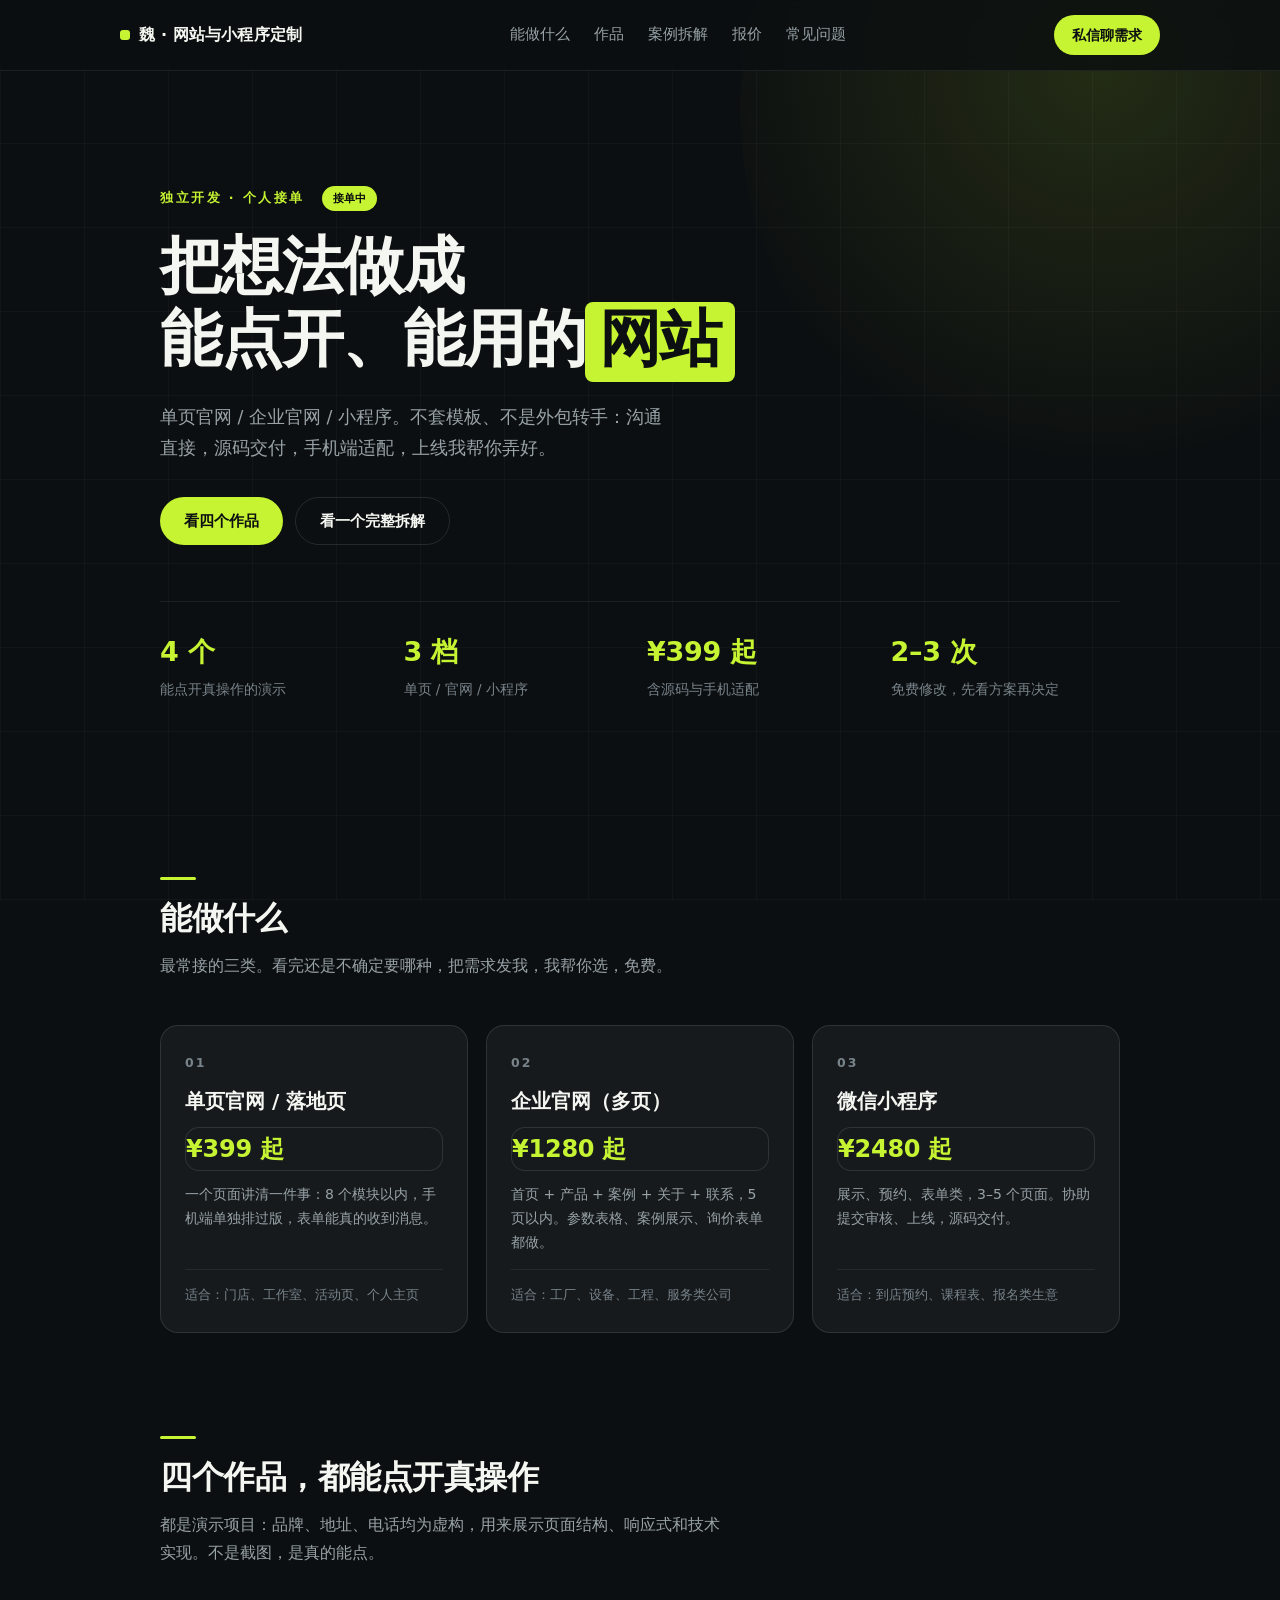
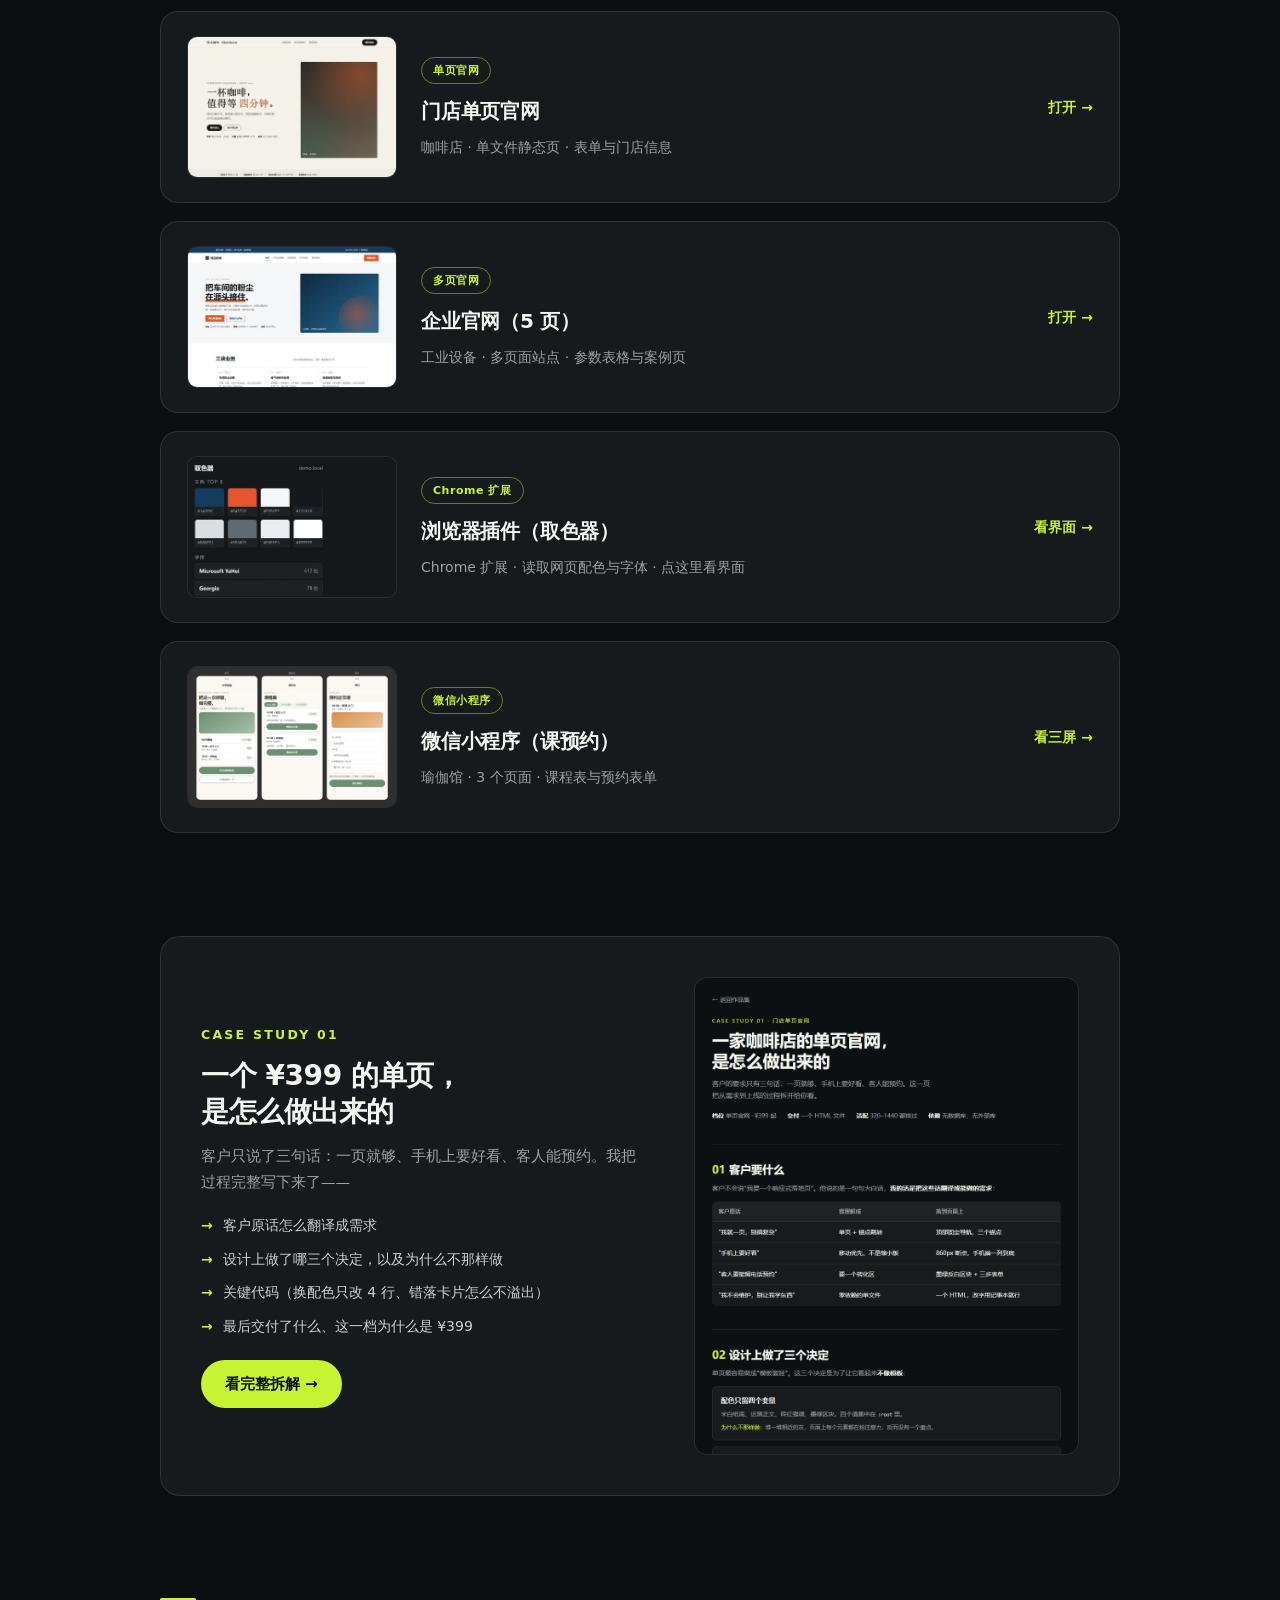
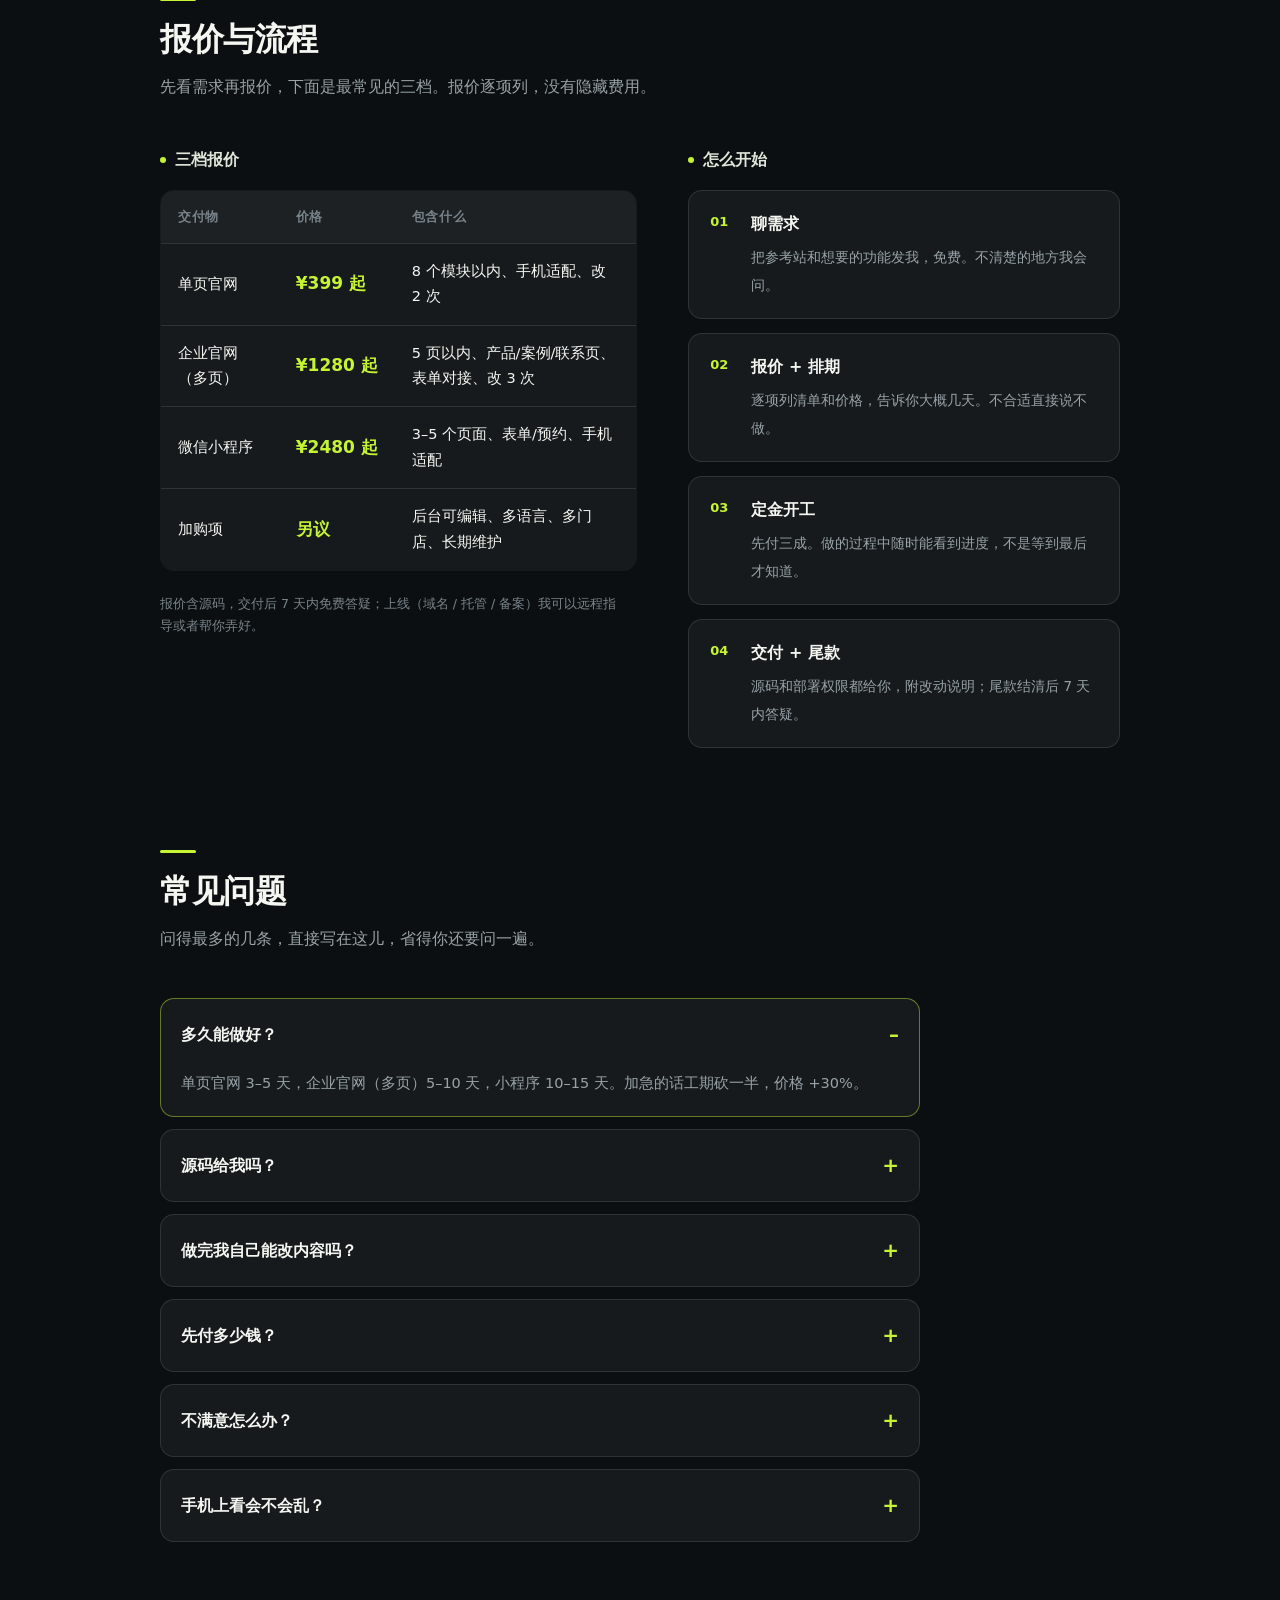
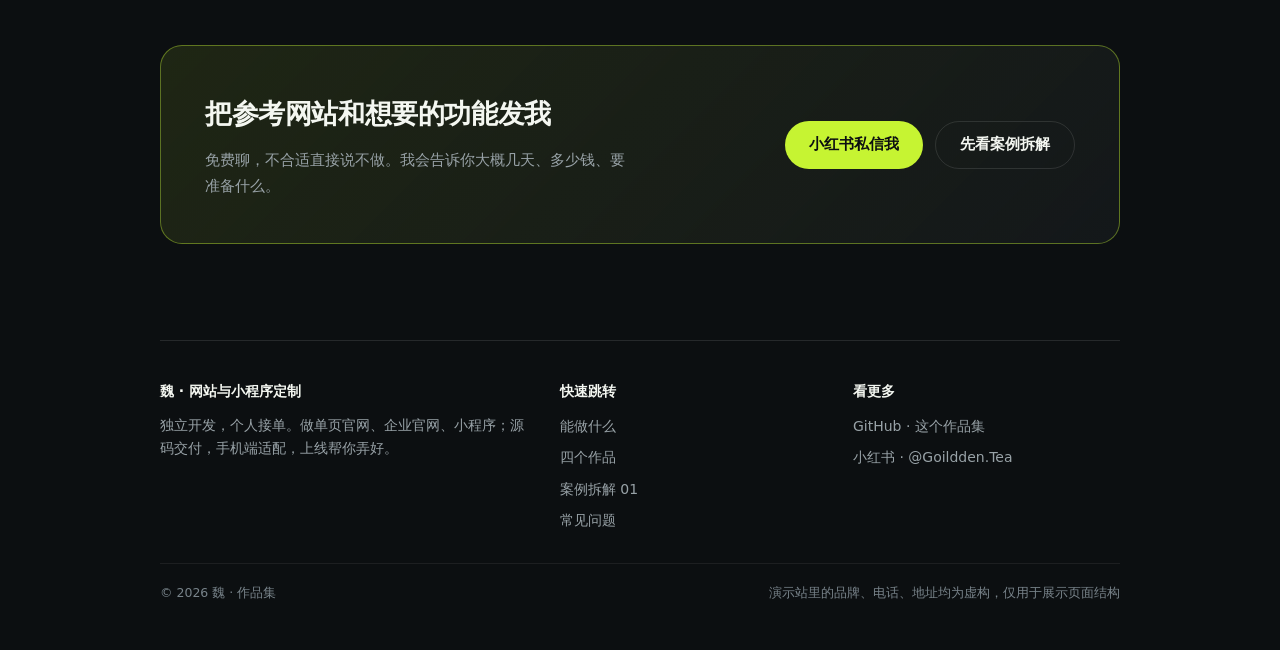
==== commit bafc1dec: "首页整体重做：顶栏导航 + 新首屏与数据条、服务三档、作品卡加标签、案例区带预览图、报价与流程并两栏、新增常见问题、底部 CTA 与完整页脚" ====
--- a/index.html
+++ b/index.html
@@ -1,197 +1,452 @@
-<!doctype html>
-<html lang="zh-CN">
-<head>
-<meta charset="utf-8">
-<meta name="viewport" content="width=device-width, initial-scale=1">
-<title>魏 · 网站与小程序作品集</title>
-<meta name="description" content="四个演示作品：门店单页、企业官网、浏览器插件、微信小程序。">
-<style>
-:root{
-  --bg:#0D1012; --panel:#171B1E; --ink:#F4F7F1; --dim:#9AA3A8; --line:rgba(255,255,255,.12);
-  --neon:#C6F432; --font:"Microsoft YaHei","PingFang SC",system-ui,sans-serif;
-}
-*{margin:0;padding:0;box-sizing:border-box}
-html,body{overflow-x:clip}
-body{background:var(--bg);color:var(--ink);font-family:var(--font);line-height:1.7;-webkit-font-smoothing:antialiased}
-a{color:inherit}
-.wrap{max-width:1000px;margin:0 auto;padding:clamp(28px,5vw,64px) clamp(18px,5vw,40px)}
-.grid-bg{position:fixed;inset:0;pointer-events:none;
-  background-image:repeating-linear-gradient(0deg,rgba(255,255,255,.04) 0 1px,transparent 1px 72px),
-                   repeating-linear-gradient(90deg,rgba(255,255,255,.04) 0 1px,transparent 1px 72px)}
-.glow{position:fixed;right:-260px;top:-260px;width:720px;height:720px;border-radius:50%;pointer-events:none;
-  background:radial-gradient(circle at 42% 42%,rgba(198,244,50,.14),transparent 64%)}
-/* 鼠标追视：跟着光标走的柔光。触屏和「减少动态效果」下自动关闭 */
-.cursor-glow{position:fixed;left:0;top:0;width:500px;height:500px;margin:-250px 0 0 -250px;border-radius:50%;
-  pointer-events:none;opacity:0;transition:opacity .5s ease;mix-blend-mode:screen;will-change:transform;
-  background:radial-gradient(circle at 50% 50%,rgba(198,244,50,.55),rgba(198,244,50,.16) 34%,transparent 60%)}
+<!doctype html>
+<html lang="zh-CN">
+<head>
+<meta charset="utf-8">
+<meta name="viewport" content="width=device-width, initial-scale=1">
+<title>魏 · 网站与小程序定制开发（接单中）</title>
+<meta name="description" content="个人接单，做单页官网 / 企业官网 / 小程序。源码交付、手机端适配、上线帮你弄好，报价 ¥399 起。四个作品可以点开真操作。">
+<link rel="icon" href="assets/favicon.svg" type="image/svg+xml">
+<meta property="og:type" content="website">
+<meta property="og:site_name" content="魏 · 网站与小程序定制开发">
+<meta property="og:title" content="魏 · 网站与小程序定制开发（接单中）">
+<meta property="og:description" content="四个可以点开真操作的演示：门店单页、企业官网、浏览器插件、微信小程序。报价 ¥399 起，源码交付。">
+<meta property="og:image" content="https://licode-2042.github.io/web-portfolio/assets/og-cover.png">
+<meta property="og:url" content="https://licode-2042.github.io/web-portfolio/">
+<meta name="twitter:card" content="summary_large_image">
+<style>
+:root{
+  --bg:#0C0F11; --bg2:#0F1315; --panel:#161A1D; --panel2:#1B2022;
+  --ink:#F4F7F1; --dim:#98A2A7; --dim2:#78838A;
+  --line:rgba(255,255,255,.11); --line2:rgba(255,255,255,.07);
+  --neon:#C6F432; --font:"Microsoft YaHei","PingFang SC",system-ui,-apple-system,sans-serif;
+}
+*{margin:0;padding:0;box-sizing:border-box}
+html{scroll-behavior:smooth}
+html,body{overflow-x:clip}
+body{background:var(--bg);color:var(--ink);font-family:var(--font);line-height:1.75;-webkit-font-smoothing:antialiased}
+a{color:inherit}
+.wrap{max-width:1040px;margin:0 auto;padding:0 clamp(18px,5vw,40px)}
+.grid-bg{position:fixed;inset:0;pointer-events:none;z-index:0;
+  background-image:repeating-linear-gradient(0deg,rgba(255,255,255,.032) 0 1px,transparent 1px 84px),
+                   repeating-linear-gradient(90deg,rgba(255,255,255,.032) 0 1px,transparent 1px 84px)}
+.glow{position:fixed;right:-280px;top:-300px;width:820px;height:820px;border-radius:50%;pointer-events:none;z-index:0;
+  background:radial-gradient(circle at 44% 44%,rgba(198,244,50,.13),transparent 64%)}
+.cursor-glow{position:fixed;left:0;top:0;width:560px;height:560px;margin:-280px 0 0 -280px;border-radius:50%;
+  pointer-events:none;z-index:1;opacity:0;transition:opacity .5s ease;mix-blend-mode:screen;will-change:transform;
+  background:radial-gradient(circle at 50% 50%,rgba(198,244,50,.40),rgba(198,244,50,.13) 38%,transparent 64%)}
 .cursor-glow.on{opacity:1}
-.eyebrow{font-size:12px;letter-spacing:.22em;color:var(--neon);text-transform:uppercase}
-.badge{display:inline-block;margin-left:10px;padding:3px 10px;border-radius:999px;
-  background:var(--neon);color:#0b0f16;font-size:11px;font-weight:700;letter-spacing:.04em}
-h1{font-size:clamp(28px,5vw,46px);line-height:1.2;font-weight:900;letter-spacing:-.01em;margin:12px 0 14px;overflow-wrap:anywhere}
-h1 .hl{background:var(--neon);color:#0D1012;padding:2px 12px 5px;border-radius:6px}
-.lede{color:var(--dim);font-size:16px;max-width:52ch}
-.list{display:grid;gap:14px;margin:38px 0 10px}
-.item{display:grid;grid-template-columns:170px 56px minmax(0,1fr) auto;gap:16px;align-items:center;
-  background:var(--panel);border:1px solid var(--line);border-radius:12px;padding:20px 22px;text-decoration:none;transition:.18s}
-.item .thumb{width:170px;height:118px;border-radius:8px;overflow:hidden;background:#0e1420;border:1px solid var(--line)}
-.item .thumb img{width:100%;height:100%;object-fit:cover;object-position:top center;display:block}
-.item:hover{border-color:var(--neon);transform:translateY(-2px)}
-.item .n{font-size:20px;font-weight:900;color:var(--neon)}
-.item h2{font-size:19px;font-weight:800;margin-bottom:4px}
-.item p{font-size:14px;color:var(--dim)}
-.item .go{font-size:14px;font-weight:700;color:var(--neon);white-space:nowrap}
-.foot{margin-top:34px;padding-top:18px;border-top:1px solid var(--line);color:var(--dim);font-size:13px;
-  display:flex;justify-content:space-between;gap:12px;flex-wrap:wrap}
-.block{margin-top:54px;padding-top:32px;border-top:1px solid var(--line)}
-.h2{font-size:clamp(20px,3vw,26px);font-weight:800;margin-bottom:10px}
-.note{color:var(--dim);font-size:14px;margin-bottom:16px}
-.note.small{font-size:12px;margin:16px 0 0}
-.price{width:100%;border-collapse:collapse;font-size:14px;background:var(--panel);border:1px solid var(--line);border-radius:10px;overflow:hidden}
-.price th,.price td{padding:12px 14px;text-align:left;border-bottom:1px solid var(--line)}
-.price th{color:var(--dim);font-weight:700;font-size:13px;letter-spacing:.04em;background:rgba(255,255,255,.03)}
-.price tr:last-child td{border-bottom:0}
-.price .p{color:var(--neon);font-weight:800;white-space:nowrap}
-.steps{list-style:none;counter-reset:s;display:grid;gap:12px}
-.steps li{counter-increment:s;background:var(--panel);border:1px solid var(--line);border-radius:10px;
-  padding:16px 18px 16px 56px;position:relative}
-.steps li::before{content:"0" counter(s);position:absolute;left:18px;top:17px;color:var(--neon);font-weight:800;font-size:13px}
-.steps b{display:block;font-size:16px;margin-bottom:4px}
-.steps span{color:var(--dim);font-size:14px;line-height:1.6}
-.links{display:grid;grid-template-columns:repeat(2,minmax(0,1fr));gap:14px}
-.lk{display:flex;justify-content:space-between;align-items:center;gap:12px;background:var(--panel);
-  border:1px solid var(--line);border-radius:10px;padding:18px 20px;text-decoration:none;transition:.18s}
-.lk:hover{border-color:var(--neon);transform:translateY(-2px)}
-.lk b{font-size:15px}
-.lk span{color:var(--neon);font-size:13px;white-space:nowrap}
-@media (max-width:640px){
-  .item{grid-template-columns:minmax(0,1fr);gap:8px}
-  .item .thumb{width:100%;height:170px}
-  .item .n{font-size:14px;letter-spacing:.16em}
-  .item .go{justify-self:start}
-  .links{grid-template-columns:minmax(0,1fr)}
-  .price th:nth-child(3),.price td:nth-child(3){display:none}
-}
-</style>
-</head>
-<body>
+.page{position:relative;z-index:2}
+
+/* 顶栏 */
+header{position:sticky;top:0;z-index:30;backdrop-filter:blur(10px);
+  background:rgba(12,15,17,.82);border-bottom:1px solid var(--line2)}
+.bar{display:flex;align-items:center;justify-content:space-between;gap:18px;padding:15px 0}
+.brand{font-weight:900;letter-spacing:.01em;font-size:16px;display:flex;align-items:center;gap:9px;text-decoration:none}
+.brand i{width:10px;height:10px;border-radius:3px;background:var(--neon);display:block}
+.nav{display:flex;gap:24px;font-size:14.5px}
+.nav a{text-decoration:none;color:var(--dim);transition:.18s}
+.nav a:hover{color:var(--neon)}
+.bar .btn{min-height:40px;padding:0 18px;font-size:14px}
+
+/* 首屏 */
+.hero{padding:clamp(56px,9vw,118px) 0 clamp(40px,6vw,72px)}
+.eyebrow{font-size:12.5px;letter-spacing:.2em;color:var(--neon);text-transform:uppercase;font-weight:700}
+.badge{display:inline-block;margin-left:10px;padding:3px 11px;border-radius:999px;background:var(--neon);
+  color:#0B0F10;font-size:11px;font-weight:900;letter-spacing:.02em}
+h1{font-size:clamp(32px,5.6vw,62px);line-height:1.14;font-weight:900;letter-spacing:-.02em;
+  margin:20px 0 20px;overflow-wrap:anywhere;max-width:22ch}
+h1 .hl{background:var(--neon);color:#0C0F11;padding:2px 14px 7px;border-radius:8px;display:inline-block}
+.lede{color:var(--dim);font-size:clamp(15px,1.7vw,17.5px);max-width:46ch;line-height:1.8}
+.hero-cta{display:flex;gap:12px;flex-wrap:wrap;margin-top:32px}
+.stats{display:grid;grid-template-columns:repeat(4,minmax(0,1fr));gap:14px;margin-top:clamp(38px,5vw,56px);
+  border-top:1px solid var(--line2);padding-top:26px}
+.stats div b{display:block;font-size:clamp(20px,2.6vw,27px);font-weight:900;color:var(--neon);letter-spacing:-.01em}
+.stats div span{font-size:13.5px;color:var(--dim2)}
+
+/* 通用小节 */
+section{padding:clamp(56px,8vw,104px) 0 0}
+.h2{font-size:clamp(22px,3.2vw,32px);font-weight:900;line-height:1.28;letter-spacing:-.015em;margin-bottom:14px}
+.h2::before{content:"";display:block;width:36px;height:3px;border-radius:2px;background:var(--neon);margin-bottom:18px}
+.note{color:var(--dim);font-size:15.5px;max-width:58ch;line-height:1.8}
+.note.small{font-size:12.5px;color:var(--dim2);margin-top:22px}
+.sec-head{margin-bottom:clamp(28px,4vw,44px)}
+
+/* 服务三档 */
+.svc{display:grid;grid-template-columns:repeat(3,minmax(0,1fr));gap:18px}
+.svc .c{background:var(--panel);border:1px solid var(--line);border-radius:18px;padding:26px 24px;
+  display:flex;flex-direction:column;transition:border-color .2s,transform .2s}
+.svc .c:hover{border-color:rgba(198,244,50,.55);transform:translateY(-3px)}
+.svc .c .k{font-size:12.5px;color:var(--dim2);letter-spacing:.16em;font-weight:800}
+.svc .c h3{font-size:20px;font-weight:900;margin:10px 0 8px}
+.svc .c .price{font-size:24px;font-weight:900;color:var(--neon);letter-spacing:-.01em;margin-bottom:12px}
+.svc .c p{font-size:14px;color:var(--dim);line-height:1.7;flex:1}
+.svc .c .who{margin-top:14px;padding-top:14px;border-top:1px solid var(--line2);font-size:13px;color:var(--dim2)}
+
+/* 作品 */
+.list{display:grid;gap:18px}
+.item{display:grid;grid-template-columns:210px 1fr auto;gap:24px;align-items:center;
+  background:var(--panel);border:1px solid var(--line);border-radius:18px;padding:24px 26px;text-decoration:none;
+  transition:border-color .2s,transform .2s,box-shadow .25s}
+.item:hover{border-color:var(--neon);transform:translateY(-3px);box-shadow:0 26px 52px -30px rgba(198,244,50,.6)}
+.item .thumb{width:210px;height:142px;border-radius:10px;overflow:hidden;background:#0d1319;border:1px solid var(--line)}
+.item .thumb img{width:100%;height:100%;object-fit:cover;object-position:top center;display:block;
+  transition:transform .55s cubic-bezier(.2,.8,.2,1)}
+.item:hover .thumb img{transform:scale(1.05)}
+.item .tag{display:inline-block;font-size:11px;font-weight:800;letter-spacing:.05em;color:var(--neon);
+  border:1px solid rgba(198,244,50,.45);border-radius:999px;padding:3px 11px;margin-bottom:10px}
+.item h3{font-size:20px;font-weight:900;margin-bottom:7px;letter-spacing:-.01em}
+.item p{font-size:14px;color:var(--dim);line-height:1.7}
+.item .go{font-size:14px;font-weight:800;color:var(--neon);white-space:nowrap}
+
+/* 案例 */
+.case{display:grid;grid-template-columns:1.15fr 1fr;gap:clamp(24px,4vw,52px);align-items:center;
+  background:var(--panel);border:1px solid var(--line);border-radius:20px;padding:clamp(24px,4vw,40px)}
+.case .k{font-size:12.5px;letter-spacing:.18em;color:var(--neon);font-weight:800}
+.case h3{font-size:clamp(20px,2.8vw,28px);font-weight:900;line-height:1.3;margin:12px 0 12px;letter-spacing:-.015em}
+.case p{color:var(--dim);font-size:14.5px;line-height:1.8}
+.case ul{list-style:none;margin-top:18px;display:grid;gap:9px}
+.case li{font-size:14px;color:#CBD3CC;display:flex;gap:10px}
+.case li::before{content:"→";color:var(--neon);font-weight:800;flex:none}
+.case .shot{border:1px solid var(--line);border-radius:14px;overflow:hidden;background:#0d1319}
+.case .shot img{width:100%;display:block}
+.case .btn{margin-top:22px}
+
+/* 报价 + 流程 */
+.duo{display:grid;grid-template-columns:1.05fr .95fr;gap:clamp(26px,4vw,54px);align-items:start}
+.duo h3{font-size:16px;font-weight:900;margin-bottom:16px;display:flex;align-items:center;gap:9px;color:#DFE6DA}
+.duo h3::before{content:"";width:6px;height:6px;border-radius:50%;background:var(--neon);flex:none}
+.price{width:100%;border-collapse:collapse;font-size:14.5px;background:var(--panel);border:1px solid var(--line);
+  border-radius:14px;overflow:hidden}
+.price th,.price td{padding:15px 17px;text-align:left;border-bottom:1px solid var(--line)}
+.price th{color:var(--dim2);font-weight:700;font-size:12.5px;letter-spacing:.05em;background:rgba(255,255,255,.03)}
+.price tr:last-child td{border-bottom:0}
+.price .p{color:var(--neon);font-weight:900;font-size:17px;white-space:nowrap}
+.steps{list-style:none;counter-reset:s;display:grid;gap:14px}
+.steps li{counter-increment:s;background:var(--panel);border:1px solid var(--line);border-radius:14px;
+  padding:19px 21px 19px 62px;position:relative}
+.steps li::before{content:"0" counter(s);position:absolute;left:21px;top:20px;color:var(--neon);font-weight:900;font-size:13px}
+.steps b{display:block;font-size:16px;margin-bottom:5px}
+.steps span{color:var(--dim);font-size:13.5px;line-height:1.7}
+
+/* 常见问题 */
+.faq{display:grid;gap:12px;max-width:760px}
+.faq details{background:var(--panel);border:1px solid var(--line);border-radius:14px;padding:0 20px;transition:.2s}
+.faq details[open]{border-color:rgba(198,244,50,.45)}
+.faq summary{cursor:pointer;list-style:none;padding:18px 0;font-size:16px;font-weight:800;display:flex;
+  justify-content:space-between;align-items:center;gap:16px}
+.faq summary::-webkit-details-marker{display:none}
+.faq summary::after{content:"+";color:var(--neon);font-size:20px;font-weight:900;flex:none}
+.faq details[open] summary::after{content:"–"}
+.faq p{color:var(--dim);font-size:14.5px;line-height:1.8;padding:0 0 20px}
+
+/* 底部 CTA + 页脚 */
+.cta-card{border:1px solid rgba(198,244,50,.4);border-radius:22px;
+  background:linear-gradient(135deg,rgba(198,244,50,.10),rgba(22,26,29,.8));
+  padding:clamp(26px,4vw,44px);display:grid;grid-template-columns:minmax(0,1fr) auto;gap:26px;align-items:center}
+.cta-card h3{font-size:clamp(20px,2.8vw,27px);font-weight:900;margin-bottom:10px;letter-spacing:-.015em}
+.cta-card p{color:var(--dim);font-size:14.5px;line-height:1.8;max-width:46ch}
+.btns{display:flex;gap:12px;flex-wrap:wrap}
+.btn{display:inline-flex;align-items:center;justify-content:center;min-height:48px;padding:0 24px;border-radius:999px;
+  font-size:15px;font-weight:900;text-decoration:none;background:var(--neon);color:#0C0F11;white-space:nowrap;transition:.2s}
+.btn.ghost{background:transparent;color:var(--ink);border:1px solid var(--line)}
+.btn:hover{opacity:.88;transform:translateY(-1px)}
+footer{margin-top:clamp(56px,8vw,96px);border-top:1px solid var(--line);padding:38px 0 46px}
+.fgrid{display:grid;grid-template-columns:1.4fr 1fr 1fr;gap:26px;font-size:14px;color:var(--dim)}
+footer h4{font-size:14px;color:var(--ink);font-weight:900;margin-bottom:10px}
+footer ul{list-style:none;display:grid;gap:7px}
+footer a{color:var(--dim);text-decoration:none}
+footer a:hover{color:var(--neon)}
+.fbase{margin-top:30px;padding-top:18px;border-top:1px solid var(--line2);font-size:12.5px;color:var(--dim2);
+  display:flex;justify-content:space-between;gap:14px;flex-wrap:wrap}
+
+@media (max-width:880px){
+  .nav{display:none}
+  .svc{grid-template-columns:minmax(0,1fr)}
+  .duo{grid-template-columns:minmax(0,1fr)}
+  .case{grid-template-columns:minmax(0,1fr)}
+  .cta-card{grid-template-columns:minmax(0,1fr)}
+  .stats{grid-template-columns:repeat(2,minmax(0,1fr));gap:18px}
+}
+@media (max-width:640px){
+  .item{grid-template-columns:minmax(0,1fr);gap:12px;padding:20px}
+  .item .thumb{width:100%;height:186px}
+  .item .go{justify-self:start}
+  .price th:nth-child(3),.price td:nth-child(3){display:none}
+  .fgrid{grid-template-columns:minmax(0,1fr)}
+}
+</style>
+</head>
+<body>
 <div class="grid-bg"></div><div class="glow"></div><div class="cursor-glow" id="cursorGlow"></div>
-<div class="wrap">
-  <p class="eyebrow">Web &amp; Mini Program <span class="badge">接单中</span></p>
-  <h1>四个作品，<br>四种<span class="hl">交付物</span></h1>
-  <p class="lede">都是演示项目：品牌与内容均为虚构，用来展示页面结构、响应式和技术实现。点进去可以真操作。</p>
-
-  <div class="list">
-    <a class="item" href="01-cafe/">
-      <div class="thumb"><img src="assets/thumbs/01-cafe.webp" alt="门店单页官网预览" loading="lazy"></div>
-      <div class="n">01</div>
-      <div><h2>门店单页官网</h2><p>咖啡店 · 单文件静态页 · 表单与门店信息</p></div>
-      <div class="go">打开 →</div>
-    </a>
-    <a class="item" href="02-corp/">
-      <div class="thumb"><img src="assets/thumbs/02-corp.webp" alt="企业官网预览" loading="lazy"></div>
-      <div class="n">02</div>
-      <div><h2>企业官网（5 页）</h2><p>工业设备 · 多页面站点 · 参数表格与案例页</p></div>
-      <div class="go">打开 →</div>
-    </a>
-    <a class="item" href="03-plugin/preview.png">
-      <div class="thumb"><img src="assets/thumbs/03-plugin.webp" alt="浏览器插件界面" loading="lazy"></div>
-      <div class="n">03</div>
-      <div><h2>浏览器插件（取色器）</h2><p>Chrome 扩展 · 读取网页配色与字体 · 点这里看界面</p></div>
-      <div class="go">看界面 →</div>
-    </a>
-    <a class="item" href="04-miniprogram/preview.png">
-      <div class="thumb"><img src="assets/thumbs/04-miniprogram.webp" alt="微信小程序三屏" loading="lazy"></div>
-      <div class="n">04</div>
-      <div><h2>微信小程序（课预约）</h2><p>瑜伽馆 · 3 个页面 · 课程表与预约表单</p></div>
-      <div class="go">看三屏 →</div>
-    </a>
-  </div>
-
-  <div class="foot">
-    <span>需要类似的网站 / 小程序，<a href="https://www.xiaohongshu.com/user/profile/6476e8b30000000010036e85" target="_blank" rel="noopener">点我小红书主页私信</a>聊需求</span>
-    <span>演示内容均为虚构</span>
+
+<div class="page">
+<header>
+  <div class="wrap bar">
+    <a class="brand" href="./"><i></i>魏 · 网站与小程序定制</a>
+    <nav class="nav">
+      <a href="#service">能做什么</a>
+      <a href="#works">作品</a>
+      <a href="#case">案例拆解</a>
+      <a href="#price">报价</a>
+      <a href="#faq">常见问题</a>
+    </nav>
+    <a class="btn" href="#contact">私信聊需求</a>
   </div>
-
-  <section class="block">
-    <h2 class="h2">案例拆解</h2>
-    <p class="note">挑了一个作品，把过程完整拆开写：客户要什么 → 设计上做了什么决定 → 关键代码 → 最后交付什么。报价怎么来的，看这个最清楚。</p>
-    <div class="links" style="grid-template-columns:minmax(0,1fr)">
-      <a class="lk" href="case-01/">
-        <b>案例 01 · 咖啡店单页官网（¥399 档）</b><span>看完整拆解 →</span></a>
-    </div>
-  </section>
-
-  <section class="block">
-    <h2 class="h2">报价参考</h2>
-    <p class="note">先看需求再报价，下面是最常见的三档。报价逐项列，没有隐藏费用。</p>
-    <table class="price">
-      <thead><tr><th>交付物</th><th>价格</th><th>包含什么</th></tr></thead>
-      <tbody>
-        <tr><td>单页官网</td><td class="p">¥399 起</td><td>8 个模块以内、手机适配、改 2 次</td></tr>
-        <tr><td>企业官网（多页）</td><td class="p">¥1280 起</td><td>5 页以内、产品/案例/联系页、表单对接、改 3 次</td></tr>
-        <tr><td>微信小程序</td><td class="p">¥2480 起</td><td>3–5 个页面、表单/预约、手机适配</td></tr>
-        <tr><td>加购项</td><td class="p">另议</td><td>多语言、后台可编辑、数据接口、长期维护</td></tr>
-      </tbody>
-    </table>
-    <p class="note">报价含源码，交付后 7 天内免费答疑；上线（域名/托管/备案）我可以远程指导。</p>
-  </section>
-
-  <section class="block">
-    <h2 class="h2">怎么合作</h2>
-    <ol class="steps">
-      <li><b>聊需求</b><span>把参考站和想要的功能发我，免费。不清楚的地方我会问。</span></li>
-      <li><b>报价 + 排期</b><span>逐项列清单和价格，告诉你大概几天。不满意可以直接说不做。</span></li>
-      <li><b>定金开工</b><span>通常先付一半。做的过程中能看到进度，不是等到最后才知道。</span></li>
-      <li><b>交付 + 尾款</b><span>源码给你，附改动说明；尾款结清后 7 天内答疑。</span></li>
-    </ol>
-  </section>
-
-  <section class="block contact">
-    <h2 class="h2">想聊需求</h2>
-    <p class="note">我在小红书上更新做图和做站的过程，私信我能最快找到我。</p>
-    <div class="links">
-      <a class="lk" href="https://www.xiaohongshu.com/user/profile/6476e8b30000000010036e85" target="_blank" rel="noopener">
-        <b>小红书 · @Goildden.Tea</b><span>私信聊需求 →</span></a>
-      <a class="lk" href="https://github.com/LiCode-2042/web-portfolio" target="_blank" rel="noopener">
-        <b>GitHub · 这个作品集</b><span>看源码 →</span></a>
-    </div>
-    <p class="note small">演示站里的品牌、电话、地址都是虚构的，仅用于展示页面结构。</p>
-  </section>
+</header>
+
+<div class="wrap">
+  <div class="hero">
+    <p class="eyebrow">独立开发 · 个人接单 <span class="badge">接单中</span></p>
+    <h1>把想法做成<br>能点开、能用的<span class="hl">网站</span></h1>
+    <p class="lede">单页官网 / 企业官网 / 小程序。不套模板、不是外包转手：沟通直接，源码交付，手机端适配，上线我帮你弄好。</p>
+    <div class="hero-cta">
+      <a class="btn" href="#works">看四个作品</a>
+      <a class="btn ghost" href="case-01/">看一个完整拆解</a>
+    </div>
+    <div class="stats">
+      <div><b>4 个</b><span>能点开真操作的演示</span></div>
+      <div><b>3 档</b><span>单页 / 官网 / 小程序</span></div>
+      <div><b>¥399 起</b><span>含源码与手机适配</span></div>
+      <div><b>2–3 次</b><span>免费修改，先看方案再决定</span></div>
+    </div>
+  </div>
+
+  <section id="service">
+    <div class="sec-head">
+      <h2 class="h2">能做什么</h2>
+      <p class="note">最常接的三类。看完还是不确定要哪种，把需求发我，我帮你选，免费。</p>
+    </div>
+    <div class="svc">
+      <div class="c">
+        <span class="k">01</span>
+        <h3>单页官网 / 落地页</h3>
+        <div class="price">¥399 起</div>
+        <p>一个页面讲清一件事：8 个模块以内，手机端单独排过版，表单能真的收到消息。</p>
+        <div class="who">适合：门店、工作室、活动页、个人主页</div>
+      </div>
+      <div class="c">
+        <span class="k">02</span>
+        <h3>企业官网（多页）</h3>
+        <div class="price">¥1280 起</div>
+        <p>首页 + 产品 + 案例 + 关于 + 联系，5 页以内。参数表格、案例展示、询价表单都做。</p>
+        <div class="who">适合：工厂、设备、工程、服务类公司</div>
+      </div>
+      <div class="c">
+        <span class="k">03</span>
+        <h3>微信小程序</h3>
+        <div class="price">¥2480 起</div>
+        <p>展示、预约、表单类，3–5 个页面。协助提交审核、上线，源码交付。</p>
+        <div class="who">适合：到店预约、课程表、报名类生意</div>
+      </div>
+    </div>
+  </section>
+
+  <section id="works">
+    <div class="sec-head">
+      <h2 class="h2">四个作品，都能点开真操作</h2>
+      <p class="note">都是演示项目：品牌、地址、电话均为虚构，用来展示页面结构、响应式和技术实现。不是截图，是真的能点。</p>
+    </div>
+    <div class="list" id="workList">
+      <a class="item" href="01-cafe/">
+        <div class="thumb"><img src="assets/thumbs/01-cafe.webp" alt="门店单页官网预览" loading="lazy"></div>
+        <div><span class="tag">单页官网</span><h3>门店单页官网</h3><p>咖啡店 · 单文件静态页 · 表单与门店信息</p></div>
+        <div class="go">打开 →</div>
+      </a>
+      <a class="item" href="02-corp/">
+        <div class="thumb"><img src="assets/thumbs/02-corp.webp" alt="企业官网预览" loading="lazy"></div>
+        <div><span class="tag">多页官网</span><h3>企业官网（5 页）</h3><p>工业设备 · 多页面站点 · 参数表格与案例页</p></div>
+        <div class="go">打开 →</div>
+      </a>
+      <a class="item" href="03-plugin/preview.png">
+        <div class="thumb"><img src="assets/thumbs/03-plugin.webp" alt="浏览器插件界面" loading="lazy"></div>
+        <div><span class="tag">Chrome 扩展</span><h3>浏览器插件（取色器）</h3><p>读取网页配色与字体 · 点这里看界面</p></div>
+        <div class="go">看界面 →</div>
+      </a>
+      <a class="item" href="04-miniprogram/preview.png">
+        <div class="thumb"><img src="assets/thumbs/04-miniprogram.webp" alt="微信小程序三屏" loading="lazy"></div>
+        <div><span class="tag">微信小程序</span><h3>微信小程序（课预约）</h3><p>瑜伽馆 · 3 个页面 · 课程表与预约表单</p></div>
+        <div class="go">看三屏 →</div>
+      </a>
+    </div>
+  </section>
+
+  <section id="case">
+    <div class="case">
+      <div>
+        <p class="k">CASE STUDY 01</p>
+        <h3>一个 ¥399 的单页，<br>是怎么做出来的</h3>
+        <p>客户只说了三句话：一页就够、手机上要好看、客人能预约。我把过程完整写下来了——</p>
+        <ul>
+          <li>客户原话怎么翻译成需求</li>
+          <li>设计上做了哪三个决定，以及为什么不那样做</li>
+          <li>关键代码（换配色只改 4 行、错落卡片怎么不溢出）</li>
+          <li>最后交付了什么、这一档为什么是 ¥399</li>
+        </ul>
+        <a class="btn" href="case-01/">看完整拆解 →</a>
+      </div>
+      <div class="shot"><img src="assets/case-preview.png" alt="案例页预览（咖啡店单页官网的拆解）" loading="lazy"></div>
+    </div>
+  </section>
+
+  <section id="price">
+    <div class="sec-head">
+      <h2 class="h2">报价与流程</h2>
+      <p class="note">先看需求再报价，下面是最常见的三档。报价逐项列，没有隐藏费用。</p>
+    </div>
+    <div class="duo">
+      <div>
+        <h3>三档报价</h3>
+        <table class="price">
+          <thead><tr><th>交付物</th><th>价格</th><th>包含什么</th></tr></thead>
+          <tbody>
+            <tr><td>单页官网</td><td class="p">¥399 起</td><td>8 个模块以内、手机适配、改 2 次</td></tr>
+            <tr><td>企业官网（多页）</td><td class="p">¥1280 起</td><td>5 页以内、产品/案例/联系页、表单对接、改 3 次</td></tr>
+            <tr><td>微信小程序</td><td class="p">¥2480 起</td><td>3–5 个页面、表单/预约、手机适配</td></tr>
+            <tr><td>加购项</td><td class="p">另议</td><td>后台可编辑、多语言、多门店、长期维护</td></tr>
+          </tbody>
+        </table>
+        <p class="note small">报价含源码，交付后 7 天内免费答疑；上线（域名 / 托管 / 备案）我可以远程指导或者帮你弄好。</p>
+      </div>
+      <div>
+        <h3>怎么开始</h3>
+        <ol class="steps">
+          <li><b>聊需求</b><span>把参考站和想要的功能发我，免费。不清楚的地方我会问。</span></li>
+          <li><b>报价 + 排期</b><span>逐项列清单和价格，告诉你大概几天。不合适直接说不做。</span></li>
+          <li><b>定金开工</b><span>先付三成。做的过程中随时能看到进度，不是等到最后才知道。</span></li>
+          <li><b>交付 + 尾款</b><span>源码和部署权限都给你，附改动说明；尾款结清后 7 天内答疑。</span></li>
+        </ol>
+      </div>
+    </div>
+  </section>
+
+  <section id="faq">
+    <div class="sec-head">
+      <h2 class="h2">常见问题</h2>
+      <p class="note">问得最多的几条，直接写在这儿，省得你还要问一遍。</p>
+    </div>
+    <div class="faq">
+      <details open>
+        <summary>多久能做好？</summary>
+        <p>单页官网 3–5 天，企业官网（多页）5–10 天，小程序 10–15 天。加急的话工期砍一半，价格 +30%。</p>
+      </details>
+      <details>
+        <summary>源码给我吗？</summary>
+        <p>给。尾款结清后，代码、部署账号权限都交给你，以后想换人维护也不受制于我。</p>
+      </details>
+      <details>
+        <summary>做完我自己能改内容吗？</summary>
+        <p>可以。加一个后台（+¥500 起），改文字、换图、调顺序，你登录就能改，不用找我、也不用懂代码。</p>
+      </details>
+      <details>
+        <summary>先付多少钱？</summary>
+        <p>先付三成定金开工，验收满意再结尾款。超过 ¥1000 的单子可以分三期。</p>
+      </details>
+      <details>
+        <summary>不满意怎么办？</summary>
+        <p>开工前我先给方案和排期，不满意方案可以不做，不收钱。开工后免费改 2–3 次，超出按 ¥50/次。</p>
+      </details>
+      <details>
+        <summary>手机上看会不会乱？</summary>
+        <p>不会。每个站我都按 320 / 390 / 768 / 1440 四档宽度排过版，手机端是单独排的，不是把桌面版缩小。</p>
+      </details>
+    </div>
+  </section>
+
+  <section id="contact">
+    <div class="cta-card">
+      <div>
+        <h3>把参考网站和想要的功能发我</h3>
+        <p>免费聊，不合适直接说不做。我会告诉你大概几天、多少钱、要准备什么。</p>
+      </div>
+      <div class="btns">
+        <a class="btn" href="https://www.xiaohongshu.com/user/profile/6476e8b30000000010036e85" target="_blank" rel="noopener">小红书私信我</a>
+        <a class="btn ghost" href="case-01/">先看案例拆解</a>
+      </div>
+    </div>
+  </section>
+
+  <footer>
+    <div class="fgrid">
+      <div>
+        <h4>魏 · 网站与小程序定制</h4>
+        <p style="font-size:13.5px">独立开发，个人接单。做单页官网、企业官网、小程序；源码交付，手机端适配，上线帮你弄好。</p>
+      </div>
+      <div>
+        <h4>快速跳转</h4>
+        <ul>
+          <li><a href="#service">能做什么</a></li>
+          <li><a href="#works">四个作品</a></li>
+          <li><a href="case-01/">案例拆解 01</a></li>
+          <li><a href="#faq">常见问题</a></li>
+        </ul>
+      </div>
+      <div>
+        <h4>看更多</h4>
+        <ul>
+          <li><a href="https://github.com/LiCode-2042/web-portfolio" target="_blank" rel="noopener">GitHub · 这个作品集</a></li>
+          <li><a href="https://www.xiaohongshu.com/user/profile/6476e8b30000000010036e85" target="_blank" rel="noopener">小红书 · @Goildden.Tea</a></li>
+        </ul>
+      </div>
+    </div>
+    <div class="fbase">
+      <span>© 2026 魏 · 作品集</span>
+      <span>演示站里的品牌、电话、地址均为虚构，仅用于展示页面结构</span>
+    </div>
+  </footer>
 </div>
+</div>
 
 <script>
-// 鼠标追视：光晕用缓动跟着指针走。触屏设备、开了「减少动态效果」的都不启用。
+// 作品列表读 works.json —— 用 /admin/ 后台改就行，不用动这个文件。
+// 上面写死的 4 个是兜底：万一 works.json 没加载出来，页面照样完整。
+(function () {
+  var box = document.getElementById('workList');
+  if (!box) return;
+  var esc = function (s) {
+    return String(s == null ? '' : s).replace(/[&<>"']/g, function (c) {
+      return { '&': '&amp;', '<': '&lt;', '>': '&gt;', '"': '&quot;', "'": '&#39;' }[c];
+    });
+  };
+  fetch('works.json?t=' + Date.now())
+    .then(function (r) { return r.ok ? r.json() : null; })
+    .then(function (list) {
+      if (!Array.isArray(list)) return;
+      var items = list.filter(function (w) { return w && w.show !== false && w.title; });
+      if (!items.length) return;
+      box.innerHTML = items.map(function (w) {
+        return '<a class="item" href="' + esc(w.href) + '">' +
+          '<div class="thumb"><img src="' + esc(w.thumb) + '" alt="' + esc(w.alt || w.title) + '" loading="lazy"></div>' +
+          '<div>' + (w.tag ? '<span class="tag">' + esc(w.tag) + '</span>' : '') +
+            '<h3>' + esc(w.title) + '</h3><p>' + esc(w.sub || '') + '</p></div>' +
+          '<div class="go">' + esc(w.go || '打开 →') + '</div></a>';
+      }).join('');
+    })
+    .catch(function () { /* 兜底 HTML 还在 */ });
+})();
+</script>
+
+<script>
+// 鼠标追视：光晕用缓动跟着指针走。触屏和「减少动态效果」下自动关闭。
 (function () {
   var el = document.getElementById('cursorGlow');
   if (!el) return;
   var fine = window.matchMedia('(hover:hover) and (pointer:fine)').matches;
   var calm = window.matchMedia('(prefers-reduced-motion:reduce)').matches;
   if (!fine || calm) return;
-
-  var tx = window.innerWidth / 2, ty = window.innerHeight * 0.35; // 目标点
-  var cx = tx, cy = ty;                                          // 当前点（缓动后）
-  var raf = 0;
-
+  var tx = window.innerWidth / 2, ty = window.innerHeight * 0.35;
+  var cx = tx, cy = ty, raf = 0;
   function tick() {
     cx += (tx - cx) * 0.12;
     cy += (ty - cy) * 0.12;
     el.style.transform = 'translate3d(' + cx.toFixed(1) + 'px,' + cy.toFixed(1) + 'px,0)';
-    if (Math.abs(tx - cx) > 0.4 || Math.abs(ty - cy) > 0.4) {
-      raf = requestAnimationFrame(tick);
-    } else {
-      raf = 0;
-    }
+    raf = (Math.abs(tx - cx) > 0.4 || Math.abs(ty - cy) > 0.4) ? requestAnimationFrame(tick) : 0;
   }
-
   window.addEventListener('pointermove', function (e) {
     if (e.pointerType && e.pointerType !== 'mouse') return;
-    tx = e.clientX;
-    ty = e.clientY;
+    tx = e.clientX; ty = e.clientY;
     el.classList.add('on');
     if (!raf) raf = requestAnimationFrame(tick);
   }, { passive: true });
-
   document.addEventListener('mouseleave', function () { el.classList.remove('on'); });
   window.addEventListener('blur', function () { el.classList.remove('on'); });
 })();
